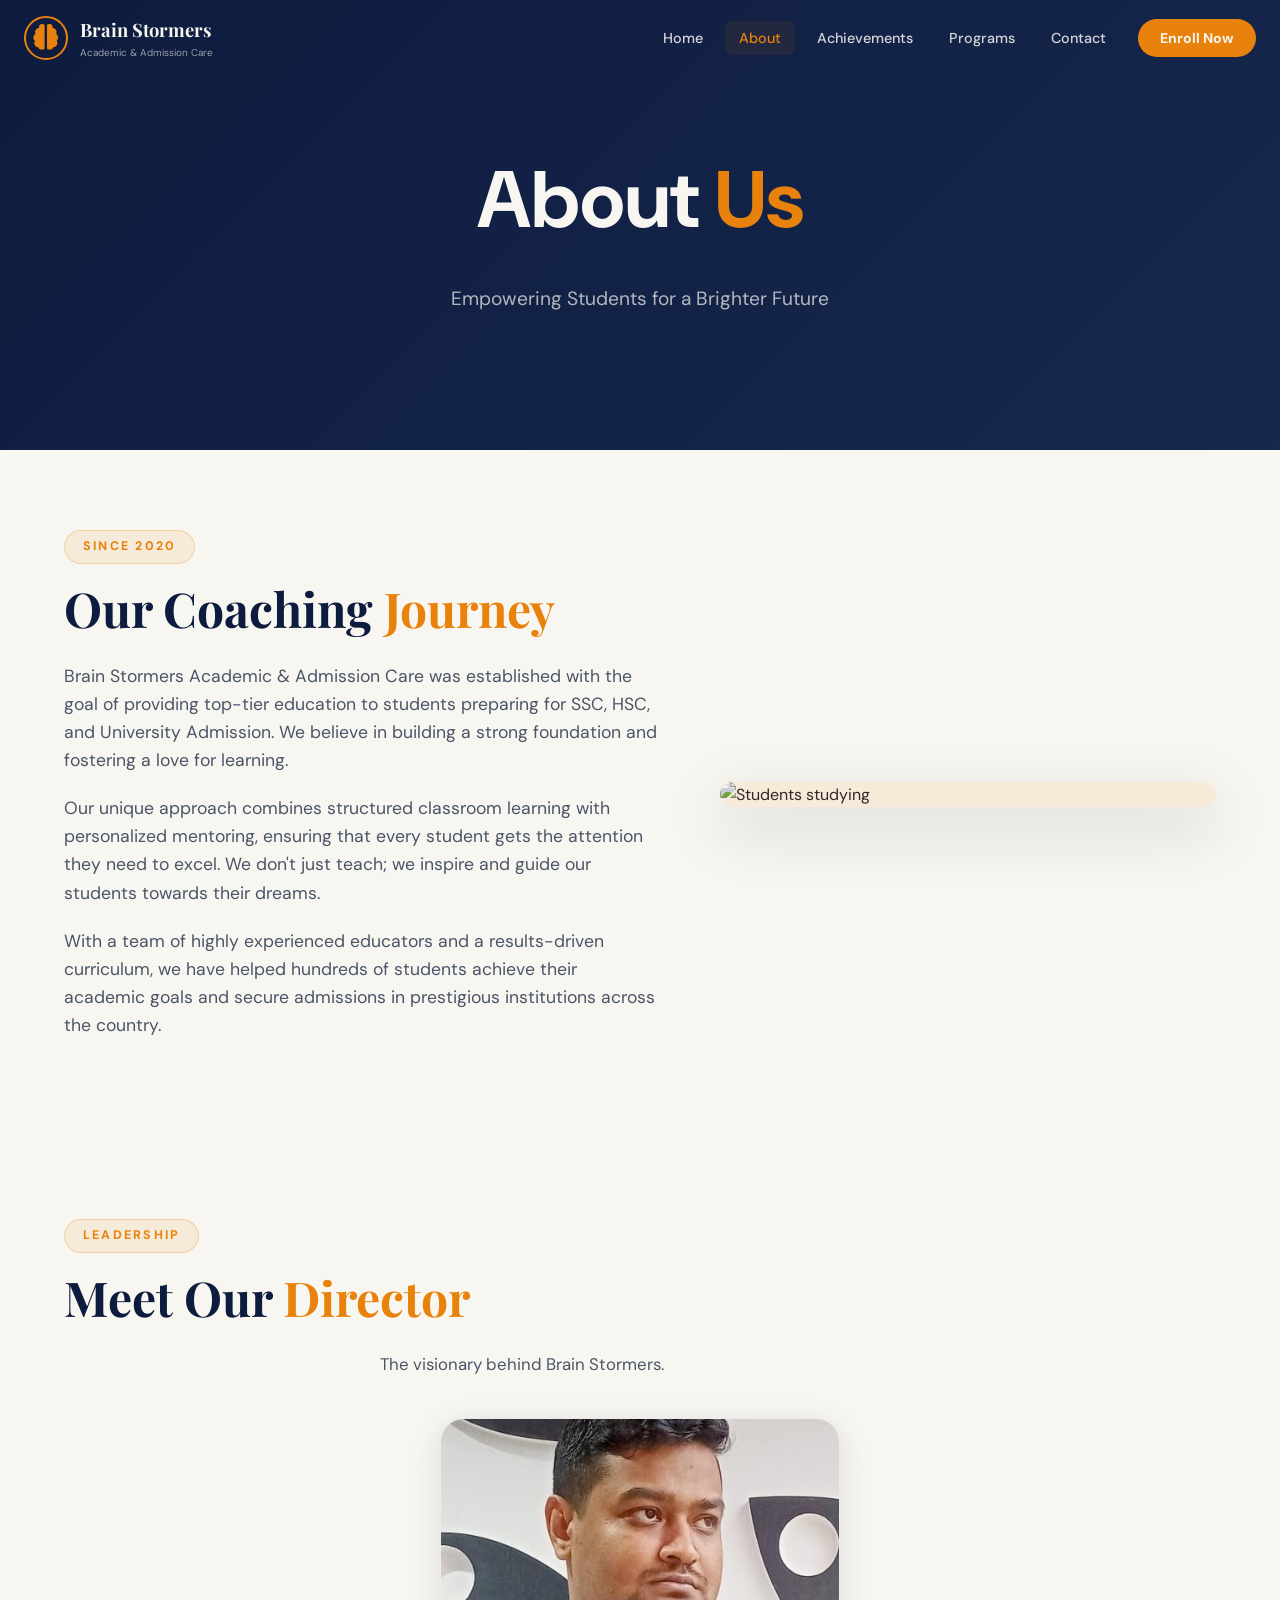
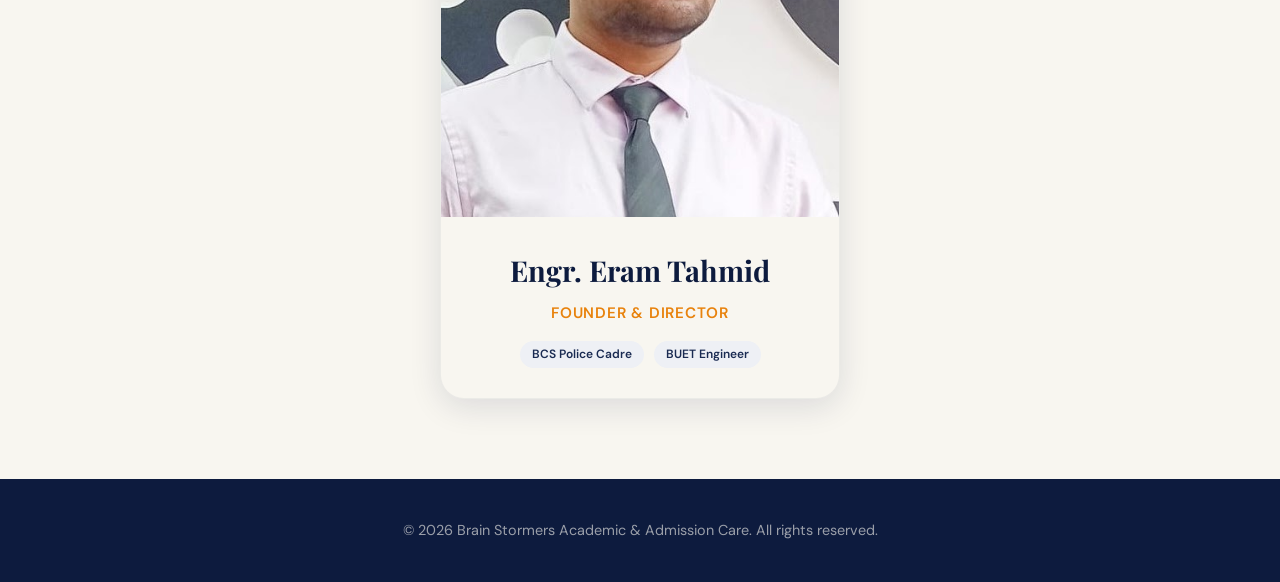
==== About/about.html @ 45c0e507 "commit" ====
<!doctype html>
<html lang="en">
  <head>
    <meta charset="UTF-8" />
    <meta name="viewport" content="width=device-width, initial-scale=1.0" />
    <title>About Us | Brain Stormers Academic & Admission Care</title>
    <link rel="stylesheet" href="about.css" />
    <link
      href="https://fonts.googleapis.com/css2?family=Playfair+Display:ital,wght@0,400;0,600;0,700;0,900;1,400&family=DM+Sans:wght@300;400;500;600;700&display=swap"
      rel="stylesheet"
    />
    <link
      rel="stylesheet"
      href="https://cdnjs.cloudflare.com/ajax/libs/font-awesome/6.5.0/css/all.min.css"
    />
    <link
      rel="shortcut icon"
      href="/Library/Favicon/favicon.png"
      type="image/x-icon"
    />
  </head>

  <body>
    <!-- ===== NAVBAR ===== -->
    <nav class="navbar" id="navbar">
      <div class="nav-container">
        <a href="/index.html" class="nav-logo">
          <div class="logo-icon">
            <svg
              viewBox="0 0 44 44"
              fill="none"
              xmlns="http://www.w3.org/2000/svg"
            >
              <circle
                cx="22"
                cy="22"
                r="21"
                stroke="#E8820C"
                stroke-width="2"
              />
              <g transform="translate(9,8) scale(0.05)">
                <path
                  d="M120 56c0-30.9 25.1-56 56-56l24 0c17.7 0 32 14.3 32 32l0 448c0 17.7-14.3 32-32 32l-32 0c-29.8 0-54.9-20.4-62-48-.7 0-1.3 0-2 0-44.2 0-80-35.8-80-80 0-18 6-34.6 16-48-19.4-14.6-32-37.8-32-64 0-30.9 17.6-57.8 43.2-71.1-7.1-12-11.2-26-11.2-40.9 0-44.2 35.8-80 80-80l0-24zm272 0l0 24c44.2 0 80 35.8 80 80 0 15-4.1 29-11.2 40.9 25.7 13.3 43.2 40.1 43.2 71.1 0 26.2-12.6 49.4-32 64 10 13.4 16 30 16 48 0 44.2-35.8 80-80 80-.7 0-1.3 0-2 0-7.1 27.6-32.2 48-62 48l-32 0c-17.7 0-32-14.3-32-32l0-448c0-17.7 14.3-32 32-32l24 0c30.9 0 56 25.1 56 56z"
                  fill="#E8820C"
                />
              </g>
            </svg>
          </div>
          <div class="logo-text">
            <span class="logo-main">Brain Stormers</span>
            <span class="logo-sub">Academic &amp; Admission Care</span>
          </div>
        </a>

        <button class="hamburger" id="hamburger" aria-label="Toggle menu">
          <span></span><span></span><span></span>
        </button>

        <ul class="nav-menu" id="navMenu">
          <li><a href="/index.html" class="nav-link">Home</a></li>
          <li><a href="/about.html" class="nav-link active">About</a></li>
          <li><a href="#" class="nav-link">Achievements</a></li>
          <li><a href="#" class="nav-link">Programs</a></li>
          <li><a href="#" class="nav-link">Contact</a></li>
          <li><a href="#" class="nav-enroll">Enroll Now</a></li>
        </ul>
      </div>
    </nav>

    <!-- ===== ABOUT HERO ===== -->
    <section class="about-hero">
      <div class="hero-bg">
        <div class="hero-overlay"></div>
      </div>
      <div class="container hero-content">
        <h1 class="hero-title" data-aos>About <span class="accent">Us</span></h1>
        <p class="hero-sub" data-aos data-delay="100">Empowering Students for a Brighter Future</p>
      </div>
    </section>

    <!-- ===== SECTION 1: ABOUT COACHING ===== -->
    <section class="about-info section-pad">
      <div class="container">
        <div class="about-info-grid">
          <div class="about-info-text" data-aos>
            <span class="section-tag">Since 2020</span>
            <h2 class="section-title">Our Coaching <span class="accent">Journey</span></h2>
            <p>
              Brain Stormers Academic & Admission Care was established with the goal of providing top-tier education to students preparing for SSC, HSC, and University Admission. We believe in building a strong foundation and fostering a love for learning.
            </p>
            <p>
              Our unique approach combines structured classroom learning with personalized mentoring, ensuring that every student gets the attention they need to excel. We don't just teach; we inspire and guide our students towards their dreams.
            </p>
            <p>
              With a team of highly experienced educators and a results-driven curriculum, we have helped hundreds of students achieve their academic goals and secure admissions in prestigious institutions across the country.
            </p>
          </div>
          <div class="about-info-image" data-aos data-delay="200">
            <div class="image-box">
              <img src="https://images.unsplash.com/photo-1523240795612-9a054b0db644?q=80&w=1000&auto=format&fit=crop" alt="Students studying" />
              <div class="image-deco"></div>
            </div>
          </div>
        </div>
      </div>
    </section>

    <!-- ===== SECTION 2: THE OWNER ===== -->
    <section class="owner-section section-pad">
      <div class="container">
        <div class="section-header" data-aos>
          <span class="section-tag">Leadership</span>
          <h2 class="section-title">Meet Our <span class="accent">Director</span></h2>
          <p class="section-desc">The visionary behind Brain Stormers.</p>
        </div>

        <div class="owner-card-wrap" data-aos>
          <div class="owner-card">
            <div class="owner-image-box">
              <img src="/Library/ownerPic/owner.jpg" alt="Owner" />
              <div class="owner-overlay">
                <button class="more-info-btn" id="moreInfoBtn" aria-label="More information">
                  <i class="fas fa-arrow-right"></i>
                </button>
              </div>
            </div>
            <div class="owner-details">
              <h3>Engr. Eram Tahmid</h3>
              <p class="owner-role">Founder & Director</p>
              <div class="owner-tags">
                <span>BCS Police Cadre</span>
                <span>BUET Engineer</span>
              </div>
            </div>
          </div>
        </div>
      </div>
    </section>

    <!-- ===== POPUP MODAL ===== -->
    <div class="modal-overlay" id="modalOverlay">
      <div class="modal-card">
        <button class="modal-close" id="modalClose">&times;</button>
        <div class="modal-content">
          <div class="modal-header">
            <div class="modal-header-img">
               <img src="/Library/ownerPic/owner.jpg" alt="Owner" />
            </div>
            <div class="modal-header-text">
               <h3>Engr. Eram Tahmid</h3>
               <p>Founder & Head Educator</p>
            </div>
          </div>
          <div class="modal-body">
            <p><strong>Qualifications:</strong></p>
            <ul>
              <li><i class="fas fa-check-circle"></i> BCS Police Cadre (43 BCS)</li>
              <li><i class="fas fa-check-circle"></i> MBA (DU-IBA)</li>
              <li><i class="fas fa-check-circle"></i> B.Sc in Mechanical Engineering (BUET)</li>
            </ul>
            <p><strong>Experience:</strong></p>
            <ul>
              <li><i class="fas fa-briefcase"></i> Ex. Aerospace Engineer, Biman Bangladesh Airlines Ltd</li>
              <li><i class="fas fa-briefcase"></i> 10+ Years of Teaching Excellence</li>
            </ul>
            <p><strong>Vision:</strong></p>
            <p>
              "My mission is to empower the next generation with the knowledge and confidence to lead. At Brain Stormers, we focus on clarity, consistency, and character building."
            </p>
          </div>
          <!-- <div class="modal-footer">
            <a href="tel:+88011624175940" class="btn btn-primary">
              <i class="fas fa-phone-alt"></i> Call Now
            </a>
          </div> -->
        </div>
      </div>
    </div>

    <!-- ===== FOOTER (SIMPLIFIED) ===== -->
    <footer class="footer">
      <div class="container">
        <p>&copy; 2026 Brain Stormers Academic & Admission Care. All rights reserved.</p>
      </div>
    </footer>

    <script src="about.js"></script>
  </body>
</html>
---- About/about.css ----
/* ===== CSS VARIABLES (Matched with main site) ===== */
:root {
  --navy: #0d1b3e;
  --navy-mid: #1a2b52;
  --navy-light: #2d4a8a;
  --amber: #e8820c;
  --amber-dark: #c06808;
  --amber-light: #f09a2a;
  --white: #f8f6f0;
  --off-white: #eef0f5;
  --grey: #8892a4;
  --grey-light: #c8d0dc;
  --text: #1a1f2e;
  --text-light: #4a5568;
  --card-bg: #ffffff;
  --section-alt: #f2f4f8;
  --shadow-sm: 0 2px 12px rgba(13, 27, 62, 0.08);
  --shadow-md: 0 8px 32px rgba(13, 27, 62, 0.12);
  --shadow-lg: 0 20px 60px rgba(13, 27, 62, 0.18);
  --radius: 16px;
  --radius-sm: 8px;
  --radius-lg: 24px;
  --transition: 0.35s cubic-bezier(0.25, 0.46, 0.45, 0.94);
}

/* ===== RESET & BASE ===== */
*,
*::before,
*::after {
  box-sizing: border-box;
  margin: 0;
  padding: 0;
}

body {
  font-family: "DM Sans", sans-serif;
  color: var(--text);
  background: var(--white);
  overflow-x: hidden;
  line-height: 1.6;
}

a {
  text-decoration: none;
  color: inherit;
}

ul {
  list-style: none;
}

img {
  max-width: 100%;
  display: block;
}

.container {
  max-width: 1200px;
  margin: 0 auto;
  padding: 0 24px;
}

.section-pad {
  padding: 80px 0;
}

.section-tag {
  display: inline-block;
  font-size: 0.78rem;
  font-weight: 700;
  letter-spacing: 0.18em;
  text-transform: uppercase;
  color: var(--amber);
  background: rgba(232, 130, 12, 0.1);
  border: 1px solid rgba(232, 130, 12, 0.25);
  padding: 6px 18px;
  border-radius: 100px;
  margin-bottom: 16px;
}

.section-title {
  font-family: "Playfair Display", serif;
  font-size: clamp(2rem, 4vw, 3rem);
  font-weight: 700;
  color: var(--navy);
  line-height: 1.2;
  margin-bottom: 24px;
}

.section-desc {
  font-size: 1.05rem;
  color: var(--text-light);
  max-width: 520px;
  margin: 0 auto;
}

.accent {
  color: var(--amber);
}

.btn {
  display: inline-flex;
  align-items: center;
  gap: 10px;
  padding: 14px 30px;
  border-radius: 100px;
  font-weight: 600;
  font-size: 0.95rem;
  cursor: pointer;
  border: none;
  transition: var(--transition);
  position: relative;
  overflow: hidden;
}

.btn-primary {
  background: var(--amber);
  color: var(--white);
  box-shadow: 0 4px 20px rgba(232, 130, 12, 0.3);
}

.btn-primary:hover {
  background: var(--amber-dark);
  transform: translateY(-2px);
  box-shadow: 0 8px 28px rgba(232, 130, 12, 0.4);
}

/* ===== NAVBAR ===== */
.navbar {
  position: fixed;
  top: 0;
  left: 0;
  right: 0;
  z-index: 1000;
  background: rgba(13, 27, 62, 0);
  backdrop-filter: blur(0px);
  transition: 
    background 0.5s cubic-bezier(0.4, 0, 0.2, 1),
    backdrop-filter 0.5s cubic-bezier(0.4, 0, 0.2, 1),
    box-shadow 0.5s cubic-bezier(0.4, 0, 0.2, 1);
  height: 76px;
}

.navbar.scrolled {
  background: rgba(248, 246, 240, 0.95);
  backdrop-filter: blur(20px);
  box-shadow: 0 4px 30px rgba(13, 27, 62, 0.1);
}

.nav-container {
  max-width: 1280px;
  margin: 0 auto;
  padding: 0 24px;
  height: 100%;
  display: flex;
  align-items: center;
  justify-content: space-between;
}

.nav-logo {
  display: flex;
  align-items: center;
  gap: 12px;
  max-width: 70%;
}

.logo-icon {
  width: 44px;
  height: 44px;
}

.logo-main {
  font-family: "Playfair Display", serif;
  font-size: 1.15rem;
  font-weight: 700;
  color: var(--white);
  transition: color 0.5s ease;
}

.logo-sub {
  font-size: 0.62rem;
  color: rgba(248, 246, 240, 0.6);
  display: block;
  transition: color 0.5s ease;
}

.navbar.scrolled .logo-main {
  color: var(--navy);
}

.navbar.scrolled .logo-sub {
  color: var(--grey);
}

.nav-menu {
  display: flex;
  align-items: center;
  gap: 8px;
}

.nav-link {
  font-size: 0.9rem;
  font-weight: 500;
  color: rgba(248, 246, 240, 0.85);
  padding: 8px 14px;
  border-radius: 8px;
  transition: 
    color 0.4s ease, 
    background 0.4s ease, 
    transform 0.4s ease;
}

.nav-link:hover, .nav-link.active {
  color: var(--amber);
  background: rgba(232, 130, 12, 0.08);
}

.navbar.scrolled .nav-link {
  color: var(--text-light);
}

.navbar.scrolled .nav-link:hover, .navbar.scrolled .nav-link.active {
  color: var(--amber);
}

.nav-enroll {
  background: var(--amber);
  color: var(--white) !important;
  padding: 10px 22px;
  border-radius: 100px;
  font-weight: 700;
  font-size: 0.88rem;
  margin-left: 10px;
}

/* Hamburger */
.hamburger {
  display: none;
  flex-direction: column;
  gap: 5px;
  width: 40px;
  height: 40px;
  background: rgba(232, 130, 12, 0.1);
  border: 1px solid rgba(232, 130, 12, 0.25);
  border-radius: 8px;
  cursor: pointer;
  justify-content: center;
  align-items: center;
}

.hamburger span {
  display: block;
  width: 22px;
  height: 2px;
  background: var(--amber);
  border-radius: 2px;
  transition: var(--transition);
}

.hamburger.open span:nth-child(1) {
  transform: translateY(7px) rotate(45deg);
}

.hamburger.open span:nth-child(2) {
  opacity: 0;
  transform: scaleX(0);
}

.hamburger.open span:nth-child(3) {
  transform: translateY(-7px) rotate(-45deg);
}

/* ===== ABOUT HERO ===== */
.about-hero {
  height: 50vh;
  min-height: 400px;
  position: relative;
  display: flex;
  align-items: center;
  background: var(--navy);
  overflow: hidden;
}

.hero-overlay {
  position: absolute;
  inset: 0;
  background: linear-gradient(135deg, rgba(13, 27, 62, 0.95) 0%, rgba(26, 43, 82, 0.8) 100%);
}

.hero-content {
  position: relative;
  z-index: 2;
  text-align: center;
}

.hero-title {
  font-size: clamp(3rem, 8vw, 5rem);
  color: var(--white);
  margin-bottom: 20px;
}

.hero-sub {
  font-size: 1.2rem;
  color: rgba(248, 246, 240, 0.7);
}

/* ===== ABOUT INFO ===== */
.about-info-grid {
  display: grid;
  grid-template-columns: 1.2fr 1fr;
  gap: 60px;
  align-items: center;
}

.about-info-text p {
  font-size: 1.1rem;
  color: var(--text-light);
  margin-bottom: 20px;
}

.about-info-image .image-box {
  position: relative;
  border-radius: var(--radius-lg);
  overflow: hidden;
  box-shadow: var(--shadow-lg);
}

.image-deco {
  position: absolute;
  inset: 0;
  border: 15px solid rgba(232, 130, 12, 0.1);
  pointer-events: none;
}

/* ===== OWNER SECTION ===== */
.owner-card-wrap {
  display: flex;
  justify-content: center;
  margin-top: 40px;
}

.owner-card {
  max-width: 400px;
  background: var(--white);
  border-radius: var(--radius-lg);
  overflow: hidden;
  box-shadow: var(--shadow-md);
  transition: var(--transition);
  border: 1px solid rgba(13, 27, 62, 0.05);
}

.owner-card:hover {
  transform: translateY(-10px);
  box-shadow: var(--shadow-lg);
}

.owner-image-box {
  position: relative;
  aspect-ratio: 1/1;
  overflow: hidden;
}

.owner-image-box img {
  width: 100%;
  height: 100%;
  object-fit: cover;
  transition: transform 0.6s ease;
}

.owner-card:hover .owner-image-box img {
  transform: scale(1.05);
}

.owner-overlay {
  position: absolute;
  inset: 0;
  background: linear-gradient(to top, rgba(13, 27, 62, 0.6), transparent);
  display: flex;
  align-items: flex-end;
  justify-content: flex-end;
  padding: 20px;
  opacity: 0;
  transition: opacity 0.3s ease;
}

.owner-card:hover .owner-overlay {
  opacity: 1;
}

.more-info-btn {
  width: 50px;
  height: 50px;
  border-radius: 50%;
  background: var(--amber);
  color: var(--white);
  border: none;
  cursor: pointer;
  display: flex;
  align-items: center;
  justify-content: center;
  font-size: 1.2rem;
  transition: var(--transition);
  box-shadow: 0 4px 12px rgba(232, 130, 12, 0.4);
}

.more-info-btn:hover {
  background: var(--white);
  color: var(--amber);
  transform: translateX(5px);
}

.owner-details {
  padding: 30px;
  text-align: center;
}

.owner-details h3 {
  font-family: "Playfair Display", serif;
  font-size: 1.8rem;
  color: var(--navy);
  margin-bottom: 8px;
}

.owner-role {
  color: var(--amber);
  font-weight: 600;
  font-size: 0.95rem;
  text-transform: uppercase;
  letter-spacing: 0.05em;
  margin-bottom: 16px;
}

.owner-tags {
  display: flex;
  justify-content: center;
  gap: 10px;
  flex-wrap: wrap;
}

.owner-tags span {
  font-size: 0.75rem;
  background: var(--off-white);
  color: var(--navy-mid);
  padding: 4px 12px;
  border-radius: 100px;
  font-weight: 600;
}

/* ===== MODAL POPUP ===== */
.modal-overlay {
  position: fixed;
  inset: 0;
  background: rgba(13, 27, 62, 0.6);
  backdrop-filter: blur(10px);
  z-index: 2000;
  display: flex;
  align-items: center;
  justify-content: center;
  padding: 20px;
  opacity: 0;
  visibility: hidden;
  transition: all 0.4s cubic-bezier(0.4, 0, 0.2, 1);
}

.modal-overlay.active {
  opacity: 1;
  visibility: visible;
}

.modal-card {
  width: 100%;
  max-width: 550px;
  background: var(--white);
  border-radius: var(--radius-lg);
  overflow: hidden;
  position: relative;
  transform: scale(0.8) translateY(40px);
  transition: all 0.5s cubic-bezier(0.34, 1.56, 0.64, 1);
  box-shadow: var(--shadow-lg);
}

.modal-overlay.active .modal-card {
  transform: scale(1) translateY(0);
}

.modal-close {
  position: absolute;
  top: 20px;
  right: 20px;
  width: 40px;
  height: 40px;
  border-radius: 50%;
  background: rgba(13, 27, 62, 0.05);
  border: none;
  font-size: 1.8rem;
  cursor: pointer;
  display: flex;
  align-items: center;
  justify-content: center;
  color: var(--navy);
  z-index: 5;
  transition: var(--transition);
}

.modal-close:hover {
  background: var(--navy);
  color: var(--white);
}

.modal-content {
  padding: 0;
}

.modal-header {
  background: var(--navy);
  padding: 40px;
  color: var(--white);
  display: flex;
  align-items: center;
  gap: 24px;
}

.modal-header-img {
  width: 80px;
  height: 80px;
  border-radius: 50%;
  overflow: hidden;
  border: 3px solid var(--amber);
}

.modal-header-img img {
  width: 100px;
  height: 100px;
  border-radius: 50%;
  object-fit: cover;
  object-position: center;
  display: block;
}

.modal-header-text h3 {
  font-size: 1.5rem;
  font-family: "Playfair Display", serif;
  margin-bottom: 4px;
}

.modal-header-text p {
  color: var(--amber-light);
  font-size: 0.9rem;
  font-weight: 500;
}

.modal-body {
  padding: 40px;
}

.modal-body p {
  margin-bottom: 20px;
  color: var(--text-light);
}

.modal-body ul {
  margin-bottom: 24px;
}

.modal-body li {
  margin-bottom: 12px;
  display: flex;
  align-items: center;
  gap: 12px;
  color: var(--text);
  font-weight: 500;
}

.modal-body li i {
  color: var(--amber);
}

.modal-footer {
  padding: 0 40px 40px;
  text-align: center;
}

/* ===== FOOTER ===== */
.footer {
  padding: 40px 0;
  background: var(--navy);
  color: rgba(248, 246, 240, 0.6);
  text-align: center;
  font-size: 0.9rem;
}

/* ===== ANIMATIONS ===== */
[data-aos] {
  opacity: 0;
  transform: translateY(30px);
  transition: all 0.7s ease;
}

[data-aos].aos-visible {
  opacity: 1;
  transform: translateY(0);
}

[data-delay="100"] { transition-delay: 0.1s; }
[data-delay="200"] { transition-delay: 0.2s; }

/* ===== RESPONSIVENESS ===== */
@media (max-width: 992px) {
  .about-info-grid {
    grid-template-columns: 1fr;
    gap: 40px;
  }
  .about-info-image {
    order: -1;
  }
}

@media (max-width: 768px) {
  .nav-menu {
    display: none; /* Mobile menu logic in JS */
  }
  
  .hamburger {
    display: flex;
  }
  
  .section-pad {
    padding: 60px 0;
  }
  
  .hero-title {
    font-size: 3rem;
  }
  
  .modal-header {
    padding: 30px;
    flex-direction: column;
    text-align: center;
  }
  
  .modal-body {
    padding: 30px;
  }

  /* Mobile menu active state (controlled by JS) */
  .nav-menu.open {
    display: flex;
    flex-direction: column;
    position: fixed;
    top: 76px;
    left: 0;
    width: 100%;
    height: calc(100vh - 76px);
    background: rgba(13, 27, 62, 0.98);
    backdrop-filter: blur(15px);
    padding: 40px 20px;
    gap: 20px;
    z-index: 999;
    overflow-y: auto;
    animation: slideDown 0.4s cubic-bezier(0.16, 1, 0.3, 1);
  }

  @keyframes slideDown {
    from { transform: translateY(-10px); opacity: 0; }
    to { transform: translateY(0); opacity: 1; }
  }
  
  .nav-menu.open .nav-link {
    color: var(--white);
    width: 100%;
    text-align: center;
    font-size: 1.1rem;
    padding: 12px;
  }

  .nav-menu.open .nav-enroll {
    margin: 10px 0 0 0;
    width: 200px;
    text-align: center;
    justify-content: center;
  }
}

@media (max-width: 480px) {
  .logo-main {
    font-size: 1rem;
  }
  .logo-sub {
    font-size: 0.55rem;
  }
  .nav-container {
    padding: 0 16px;
  }
}
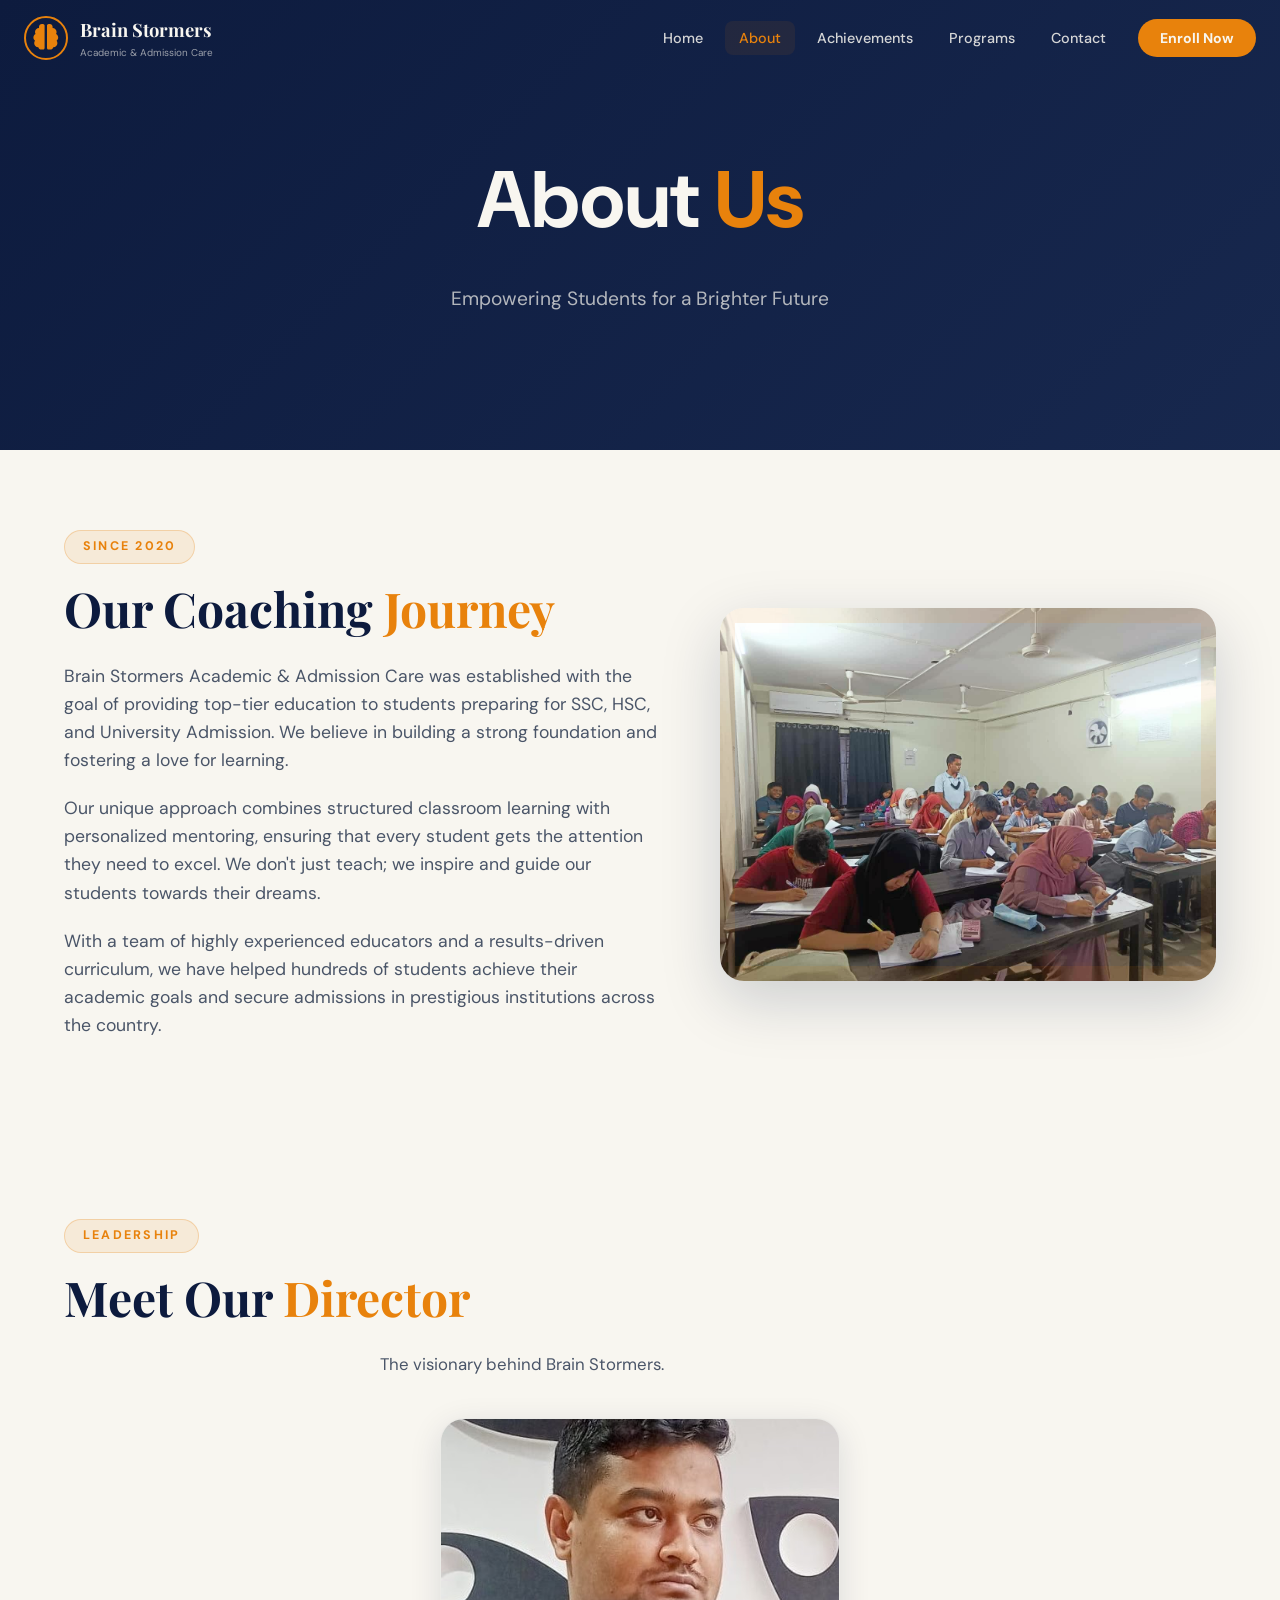
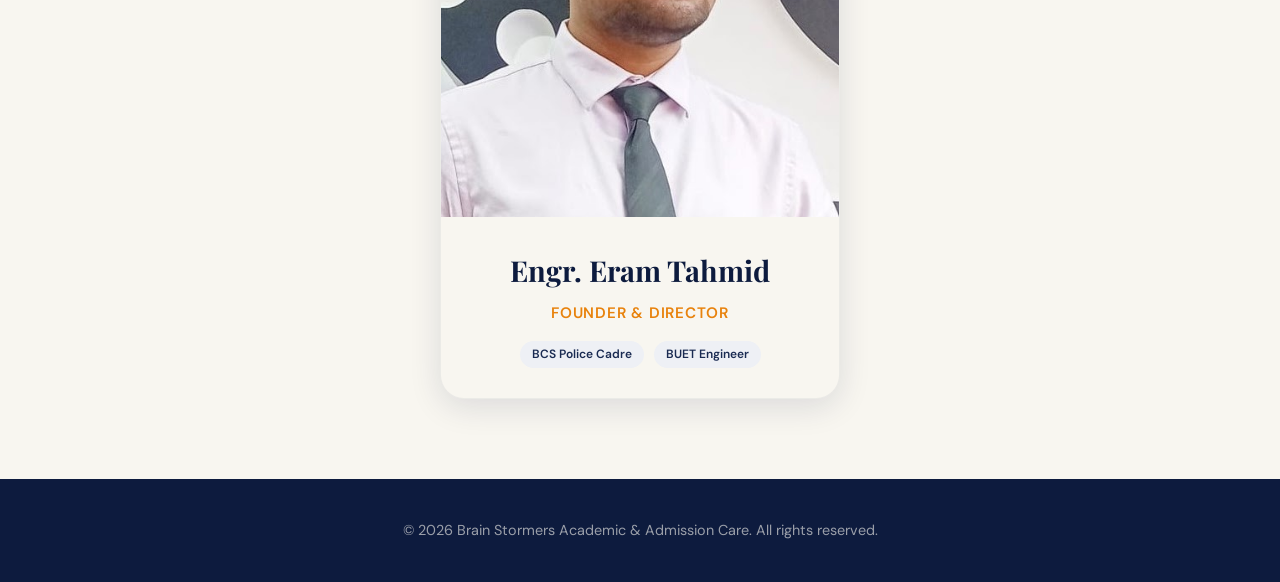
==== commit f0958792: "linked all the pages all together" ====
--- a/About/about.html
+++ b/About/about.html
@@ -15,7 +15,7 @@
     />
     <link
       rel="shortcut icon"
-      href="/Library/Favicon/favicon.png"
+      href="../Library/Favicon/favicon.png"
       type="image/x-icon"
     />
   </head>
@@ -24,7 +24,7 @@
     <!-- ===== NAVBAR ===== -->
     <nav class="navbar" id="navbar">
       <div class="nav-container">
-        <a href="/index.html" class="nav-logo">
+        <a href="../index.html" class="nav-logo">
           <div class="logo-icon">
             <svg
               viewBox="0 0 44 44"
@@ -57,11 +57,11 @@
         </button>
 
         <ul class="nav-menu" id="navMenu">
-          <li><a href="/index.html" class="nav-link">Home</a></li>
-          <li><a href="/about.html" class="nav-link active">About</a></li>
-          <li><a href="#" class="nav-link">Achievements</a></li>
-          <li><a href="#" class="nav-link">Programs</a></li>
-          <li><a href="#" class="nav-link">Contact</a></li>
+          <li><a href="../index.html" class="nav-link">Home</a></li>
+          <li><a href="about.html" class="nav-link active">About</a></li>
+          <li><a href="../Achievement/achievement.html" class="nav-link">Achievements</a></li>
+          <li><a href="../Program/program.html" class="nav-link">Programs</a></li>
+          <li><a href="../Contact/contact.html" class="nav-link">Contact</a></li>
           <li><a href="#" class="nav-enroll">Enroll Now</a></li>
         </ul>
       </div>
@@ -97,7 +97,7 @@
           </div>
           <div class="about-info-image" data-aos data-delay="200">
             <div class="image-box">
-              <img src="https://images.unsplash.com/photo-1523240795612-9a054b0db644?q=80&w=1000&auto=format&fit=crop" alt="Students studying" />
+              <img src="../Library/coaching-album/Classroom.png" alt="Our Classroom" />
               <div class="image-deco"></div>
             </div>
           </div>
@@ -117,7 +117,7 @@
         <div class="owner-card-wrap" data-aos>
           <div class="owner-card">
             <div class="owner-image-box">
-              <img src="/Library/ownerPic/owner.jpg" alt="Owner" />
+              <img src="../Library/ownerPic/owner.jpg" alt="Owner" />
               <div class="owner-overlay">
                 <button class="more-info-btn" id="moreInfoBtn" aria-label="More information">
                   <i class="fas fa-arrow-right"></i>
@@ -144,7 +144,7 @@
         <div class="modal-content">
           <div class="modal-header">
             <div class="modal-header-img">
-               <img src="/Library/ownerPic/owner.jpg" alt="Owner" />
+               <img src="../Library/ownerPic/owner.jpg" alt="Owner" />
             </div>
             <div class="modal-header-text">
                <h3>Engr. Eram Tahmid</h3>
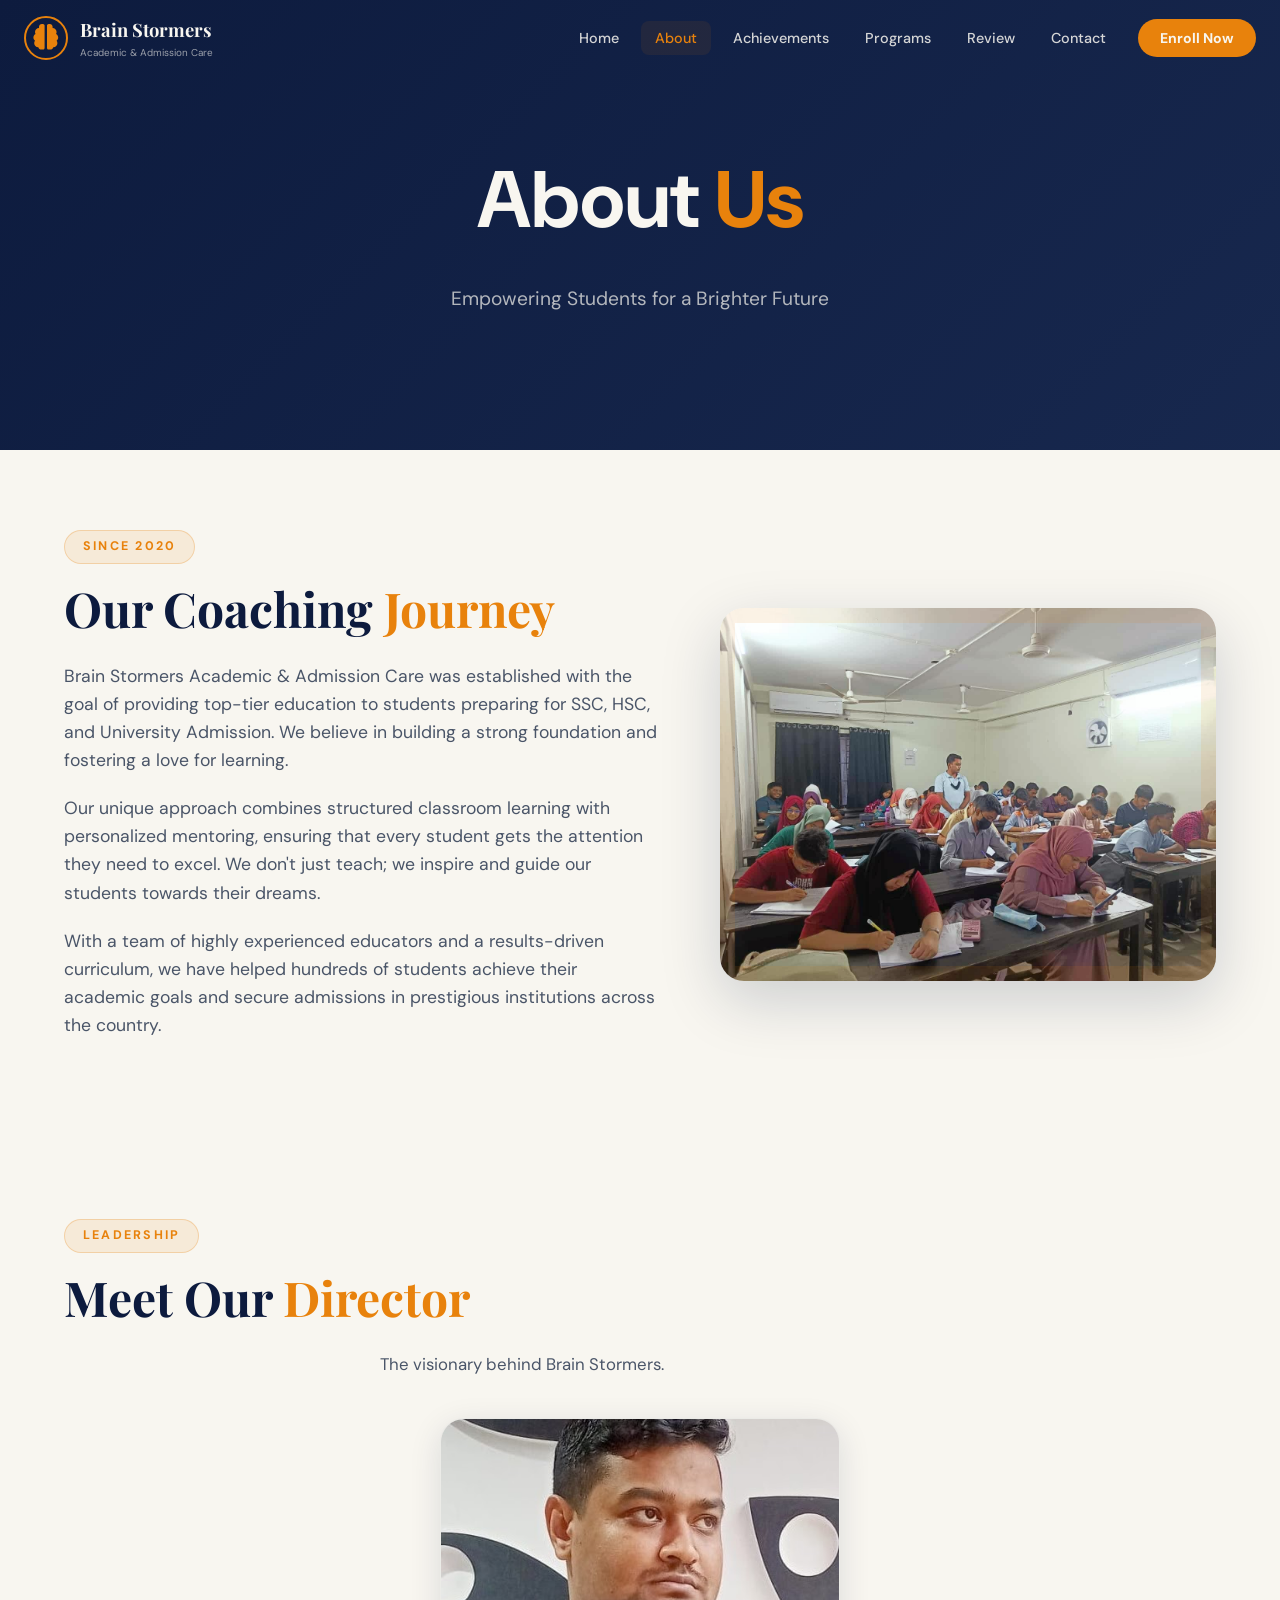
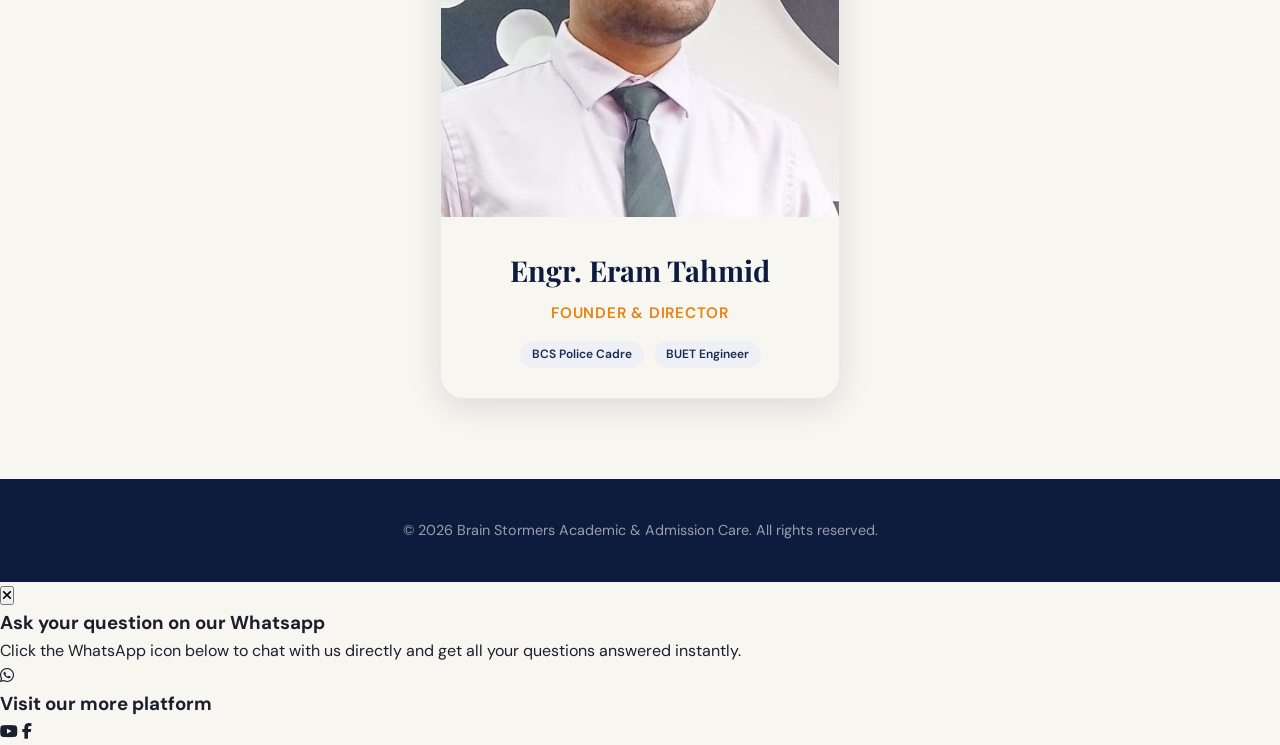
==== commit 2e96ecfe: "review page made and linked" ====
--- a/About/about.html
+++ b/About/about.html
@@ -18,6 +18,8 @@
       href="../Library/Favicon/favicon.png"
       type="image/x-icon"
     />
+    <!-- Modal CSS -->
+    <link rel="stylesheet" href="../modal.css" />
   </head>
 
   <body>
@@ -61,6 +63,7 @@
           <li><a href="about.html" class="nav-link active">About</a></li>
           <li><a href="../Achievement/achievement.html" class="nav-link">Achievements</a></li>
           <li><a href="../Program/program.html" class="nav-link">Programs</a></li>
+          <li><a href="../Review/review.html" class="nav-link">Review</a></li>
           <li><a href="../Contact/contact.html" class="nav-link">Contact</a></li>
           <li><a href="#" class="nav-enroll">Enroll Now</a></li>
         </ul>
@@ -184,6 +187,35 @@
       </div>
     </footer>
 
+    <!-- ===== ENROLL MODAL ===== -->
+    <div class="enroll-modal-overlay" id="enrollModal">
+      <div class="enroll-modal">
+        <button class="em-close" id="emClose" aria-label="Close modal"><i class="fas fa-times"></i></button>
+        <div class="em-content">
+          <div class="em-section">
+            <h3 class="em-heading">Ask your question on our Whatsapp</h3>
+            <p class="em-desc">Click the WhatsApp icon below to chat with us directly and get all your questions answered instantly.</p>
+            <a href="https://wa.me/8801602942795" target="_blank" class="em-social-btn whatsapp">
+              <i class="fab fa-whatsapp"></i>
+            </a>
+          </div>
+          <div class="em-divider"></div>
+          <div class="em-section">
+            <h3 class="em-heading">Visit our more platform</h3>
+            <div class="em-socials">
+              <a href="https://www.youtube.com/channel/UC617Cusr6fyNm_f1_KgOw0A" target="_blank" class="em-social-btn youtube">
+                <i class="fab fa-youtube"></i>
+              </a>
+              <a href="https://www.facebook.com/brainstormersbd" target="_blank" class="em-social-btn facebook">
+                <i class="fab fa-facebook-f"></i>
+              </a>
+            </div>
+          </div>
+        </div>
+      </div>
+    </div>
+
     <script src="about.js"></script>
+    <script src="../modal.js"></script>
   </body>
 </html>
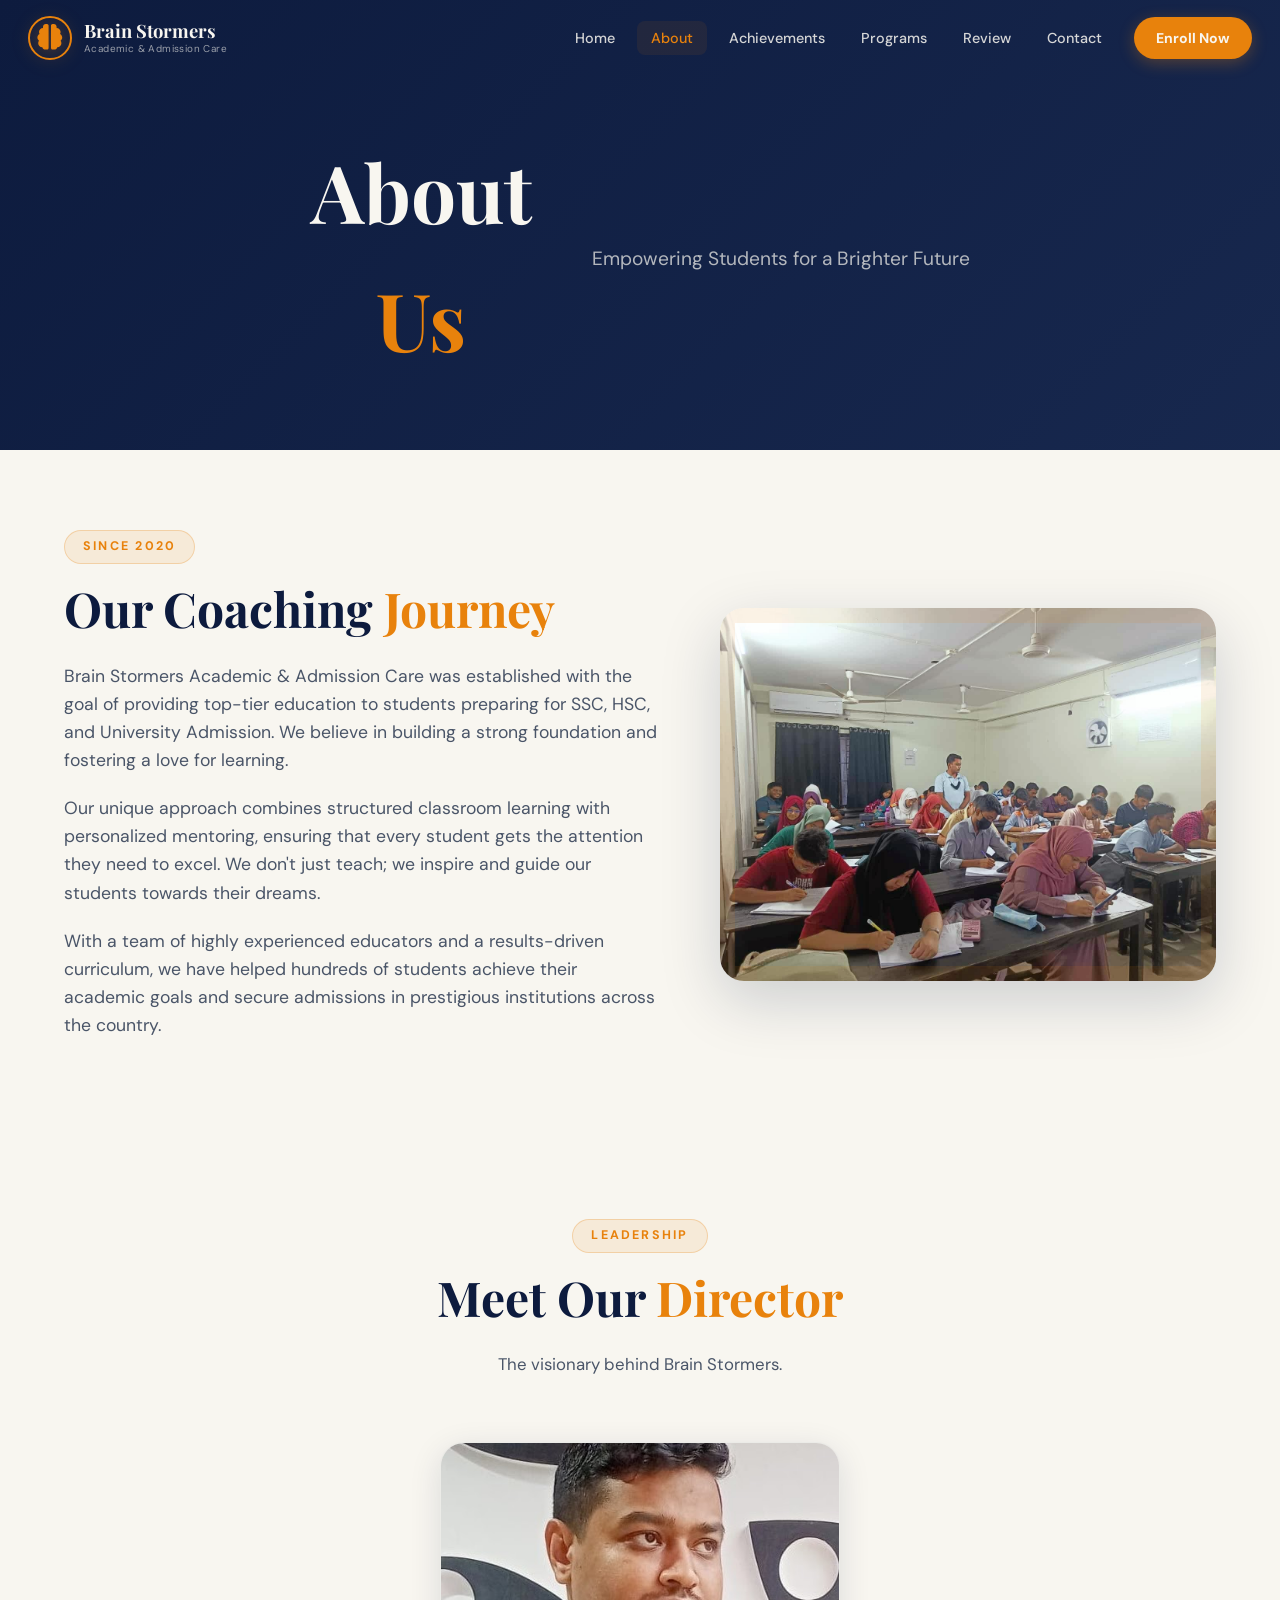
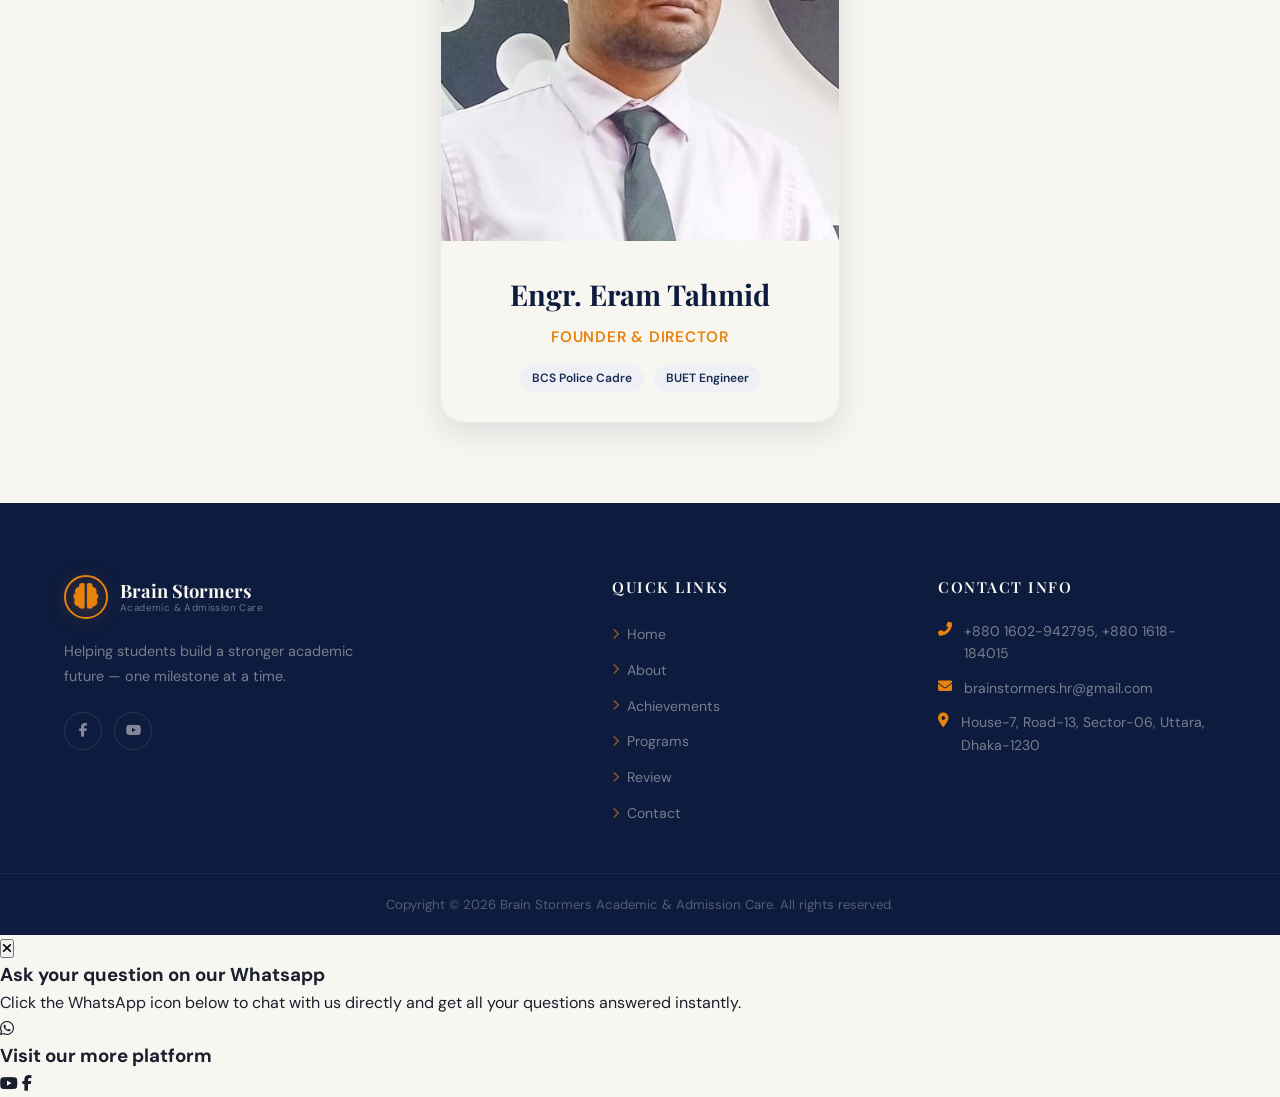
==== commit fb6e9f8b: "working on" ====
--- a/About/about.html
+++ b/About/about.html
@@ -4,6 +4,7 @@
     <meta charset="UTF-8" />
     <meta name="viewport" content="width=device-width, initial-scale=1.0" />
     <title>About Us | Brain Stormers Academic & Admission Care</title>
+    <link rel="stylesheet" href="../style.css" />
     <link rel="stylesheet" href="about.css" />
     <link
       href="https://fonts.googleapis.com/css2?family=Playfair+Display:ital,wght@0,400;0,600;0,700;0,900;1,400&family=DM+Sans:wght@300;400;500;600;700&display=swap"
@@ -180,10 +181,112 @@
       </div>
     </div>
 
-    <!-- ===== FOOTER (SIMPLIFIED) ===== -->
+    <!-- ===== FOOTER ===== -->
     <footer class="footer">
-      <div class="container">
-        <p>&copy; 2026 Brain Stormers Academic & Admission Care. All rights reserved.</p>
+      <div class="footer-main">
+        <div class="container footer-grid">
+          <div class="footer-brand">
+            <a href="../index.html" class="nav-logo footer-logo">
+              <div class="logo-icon">
+                <svg
+                  viewBox="0 0 44 44"
+                  fill="none"
+                  xmlns="http://www.w3.org/2000/svg"
+                >
+                  <circle
+                    cx="22"
+                    cy="22"
+                    r="21"
+                    stroke="#E8820C"
+                    stroke-width="2"
+                  />
+                  <g transform="translate(9,8) scale(0.05)">
+                    <path
+                      d="M120 56c0-30.9 25.1-56 56-56l24 0c17.7 0 32 14.3 32 32l0 448c0 17.7-14.3 32-32 32l-32 0c-29.8 0-54.9-20.4-62-48-.7 0-1.3 0-2 0-44.2 0-80-35.8-80-80 0-18 6-34.6 16-48-19.4-14.6-32-37.8-32-64 0-30.9 17.6-57.8 43.2-71.1-7.1-12-11.2-26-11.2-40.9 0-44.2 35.8-80 80-80l0-24zm272 0l0 24c44.2 0 80 35.8 80 80 0 15-4.1 29-11.2 40.9 25.7 13.3 43.2 40.1 43.2 71.1 0 26.2-12.6 49.4-32 64 10 13.4 16 30 16 48 0 44.2-35.8 80-80 80-.7 0-1.3 0-2 0-7.1 27.6-32.2 48-62 48l-32 0c-17.7 0-32-14.3-32-32l0-448c0-17.7 14.3-32 32-32l24 0c30.9 0 56 25.1 56 56z"
+                      fill="#E8820C"
+                    />
+                  </g>
+                </svg>
+              </div>
+              <div class="logo-text">
+                <span class="logo-main">Brain Stormers</span>
+                <span class="logo-sub">Academic &amp; Admission Care</span>
+              </div>
+            </a>
+            <p class="footer-tagline">
+              Helping students build a stronger academic future — one milestone
+              at a time.
+            </p>
+            <div class="footer-socials">
+              <a
+                href="https://www.facebook.com/brainstormersbd"
+                target="_blank"
+                aria-label="Facebook"
+                ><i class="fab fa-facebook-f"></i
+              ></a>
+              <a
+                href="https://www.youtube.com/channel/UC617Cusr6fyNm_f1_KgOw0A"
+                target="_blank"
+                aria-label="YouTube"
+                ><i class="fab fa-youtube"></i
+              ></a>
+            </div>
+          </div>
+          <div class="footer-col">
+            <h4>Quick Links</h4>
+            <ul>
+              <li>
+                <a href="../index.html"><i class="fas fa-chevron-right"></i> Home</a>
+              </li>
+              <li>
+                <a href="about.html"><i class="fas fa-chevron-right"></i> About</a>
+              </li>
+              <li>
+                <a href="../Achievement/achievement.html"
+                  ><i class="fas fa-chevron-right"></i> Achievements</a
+                >
+              </li>
+              <li>
+                <a href="../Program/program.html"
+                  ><i class="fas fa-chevron-right"></i> Programs</a
+                >
+              </li>
+              <li>
+                <a href="../Review/review.html"
+                  ><i class="fas fa-chevron-right"></i> Review</a
+                >
+              </li>
+              <li>
+                <a href="../Contact/contact.html"
+                  ><i class="fas fa-chevron-right"></i> Contact</a
+                >
+              </li>
+            </ul>
+          </div>
+          <div class="footer-col">
+            <h4>Contact Info</h4>
+            <div class="fci">
+              <i class="fas fa-phone-alt"></i
+              ><span>+880 1602-942795, +880 1618-184015</span>
+            </div>
+            <div class="fci">
+              <i class="fas fa-envelope"></i
+              ><span>brainstormers.hr@gmail.com</span>
+            </div>
+            <div class="fci">
+              <i class="fas fa-map-marker-alt"></i
+              ><span>House-7, Road-13, Sector-06, Uttara, Dhaka-1230</span>
+            </div>
+          </div>
+        </div>
+      </div>
+      <div class="footer-bottom">
+        <div class="container">
+          <p>
+            Copyright &copy; 2026 Brain Stormers Academic &amp; Admission Care.
+            All rights reserved.
+          </p>
+        </div>
       </div>
     </footer>
 
--- a/style.css
+++ b/style.css
@@ -0,0 +1,2355 @@
+/* ============================================================
+   BRAIN STORMERS — PREMIUM MATTE ACADEMIC DESIGN
+   style.css
+   ============================================================ */
+
+/* ===== CSS VARIABLES ===== */
+:root {
+  --navy: #0d1b3e;
+  --navy-mid: #1a2b52;
+  --navy-light: #2d4a8a;
+  --amber: #e8820c;
+  --amber-dark: #c06808;
+  --amber-light: #f09a2a;
+  --white: #f8f6f0;
+  --off-white: #eef0f5;
+  --grey: #8892a4;
+  --grey-light: #c8d0dc;
+  --text: #1a1f2e;
+  --text-light: #4a5568;
+  --card-bg: #ffffff;
+  --section-alt: #f2f4f8;
+  --shadow-sm: 0 2px 12px rgba(13, 27, 62, 0.08);
+  --shadow-md: 0 8px 32px rgba(13, 27, 62, 0.12);
+  --shadow-lg: 0 20px 60px rgba(13, 27, 62, 0.18);
+  --radius: 16px;
+  --radius-sm: 8px;
+  --radius-lg: 24px;
+  --transition: 0.35s cubic-bezier(0.25, 0.46, 0.45, 0.94);
+}
+
+/* ===== RESET & BASE ===== */
+*,
+*::before,
+*::after {
+  box-sizing: border-box;
+  margin: 0;
+  padding: 0;
+}
+
+::selection {
+  color: #fff;
+  background-color: var(--amber-light);
+}
+
+html {
+  scroll-behavior: smooth;
+  font-size: 16px;
+}
+
+body {
+  font-family: "DM Sans", sans-serif;
+  color: var(--text);
+  background: var(--white);
+  overflow-x: hidden;
+  line-height: 1.6;
+}
+
+a {
+  text-decoration: none;
+  color: inherit;
+}
+
+ul {
+  list-style: none;
+}
+
+img {
+  max-width: 100%;
+  display: block;
+}
+
+/* ===== SCROLLBAR ===== */
+::-webkit-scrollbar {
+  width: 6px;
+}
+
+::-webkit-scrollbar-track {
+  background: var(--navy);
+}
+
+::-webkit-scrollbar-thumb {
+  background: var(--amber);
+  border-radius: 3px;
+}
+
+/* ===== CONTAINER ===== */
+.container {
+  max-width: 1200px;
+  margin: 0 auto;
+  padding: 0 24px;
+}
+
+.section-pad {
+  padding: 100px 0;
+}
+
+/* ===== SECTION HEADERS ===== */
+.section-header {
+  text-align: center;
+  margin-bottom: 64px;
+}
+
+.section-tag {
+  display: inline-block;
+  font-size: 0.78rem;
+  font-weight: 700;
+  letter-spacing: 0.18em;
+  text-transform: uppercase;
+  color: var(--amber);
+  background: rgba(232, 130, 12, 0.1);
+  border: 1px solid rgba(232, 130, 12, 0.25);
+  padding: 6px 18px;
+  border-radius: 100px;
+  margin-bottom: 16px;
+}
+
+.light-tag {
+  color: var(--amber-light);
+  background: rgba(232, 130, 12, 0.12);
+  border-color: rgba(232, 130, 12, 0.3);
+}
+
+.section-title {
+  font-family: "Playfair Display", serif;
+  font-size: clamp(2rem, 4vw, 3rem);
+  font-weight: 700;
+  color: var(--navy);
+  line-height: 1.2;
+  margin-bottom: 16px;
+}
+
+.section-desc {
+  font-size: 1.05rem;
+  color: var(--text-light);
+  max-width: 520px;
+  margin: 0 auto;
+}
+
+.accent {
+  color: var(--amber);
+}
+
+/* ===== BUTTONS ===== */
+.btn {
+  display: inline-flex;
+  align-items: center;
+  gap: 10px;
+  padding: 14px 30px;
+  border-radius: 100px;
+  font-family: "DM Sans", sans-serif;
+  font-weight: 600;
+  font-size: 0.95rem;
+  cursor: pointer;
+  border: none;
+  transition: var(--transition);
+  position: relative;
+  overflow: hidden;
+}
+
+.btn::before {
+  content: "";
+  position: absolute;
+  inset: 0;
+  background: rgba(255, 255, 255, 0.15);
+  transform: translateX(-100%);
+  transition: transform 0.4s ease;
+}
+
+.btn:hover::before {
+  transform: translateX(0);
+}
+
+.btn i {
+  font-size: 0.85rem;
+  transition: transform 0.3s ease;
+}
+
+.btn:hover i {
+  transform: translateX(4px);
+}
+
+.btn-primary {
+  background: var(--amber);
+  color: var(--white);
+  box-shadow: 0 4px 20px rgba(232, 130, 12, 0.3);
+}
+
+.btn-primary:hover {
+  background: var(--amber-dark);
+  transform: translateY(-2px);
+  box-shadow: 0 8px 28px rgba(232, 130, 12, 0.4);
+}
+
+.btn-glass {
+  background: rgba(248, 246, 240, 0.12);
+  color: var(--white);
+  border: 1px solid rgba(248, 246, 240, 0.25);
+  backdrop-filter: blur(12px);
+}
+
+.btn-glass:hover {
+  background: rgba(248, 246, 240, 0.22);
+  transform: translateY(-2px);
+}
+
+.btn-outline-wt {
+  background: transparent;
+  color: var(--white);
+  border: 1.5px solid rgba(248, 246, 240, 0.5);
+}
+
+.btn-outline-wt:hover {
+  background: rgba(248, 246, 240, 0.1);
+  border-color: var(--white);
+  transform: translateY(-2px);
+}
+
+/* ===== AOS ANIMATIONS ===== */
+[data-aos] {
+  opacity: 0;
+  transform: translateY(30px);
+  transition:
+    opacity 0.7s ease,
+    transform 0.7s ease;
+}
+
+[data-aos].aos-visible {
+  opacity: 1;
+  transform: translateY(0);
+}
+
+[data-delay="100"],
+[data-aos][data-delay="100"] {
+  transition-delay: 0.1s;
+}
+
+[data-delay="150"],
+[data-aos][data-delay="150"] {
+  transition-delay: 0.15s;
+}
+
+[data-delay="200"],
+[data-aos][data-delay="200"] {
+  transition-delay: 0.2s;
+}
+
+[data-delay="300"],
+[data-aos][data-delay="300"] {
+  transition-delay: 0.3s;
+}
+
+[data-delay="400"],
+[data-aos][data-delay="400"] {
+  transition-delay: 0.4s;
+}
+
+[data-delay="450"],
+[data-aos][data-delay="450"] {
+  transition-delay: 0.45s;
+}
+
+[data-delay="500"],
+[data-aos][data-delay="500"] {
+  transition-delay: 0.5s;
+}
+
+/* ===== NAVBAR ===== */
+.navbar {
+  position: fixed;
+  top: 0;
+  left: 0;
+  right: 0;
+  z-index: 1000;
+  background: rgba(13, 27, 62, 0);
+  backdrop-filter: blur(0px);
+  transition:
+    background 0.4s ease,
+    backdrop-filter 0.4s ease,
+    box-shadow 0.4s ease;
+  padding: 0;
+}
+
+.navbar.scrolled {
+  background: rgba(248, 246, 240, 0.97);
+  backdrop-filter: blur(20px);
+  box-shadow: 0 2px 30px rgba(13, 27, 62, 0.12);
+}
+
+.nav-container {
+  max-width: 1280px;
+  margin: 0 auto;
+  padding: 0 28px;
+  height: 76px;
+  display: flex;
+  align-items: center;
+  justify-content: space-between;
+  gap: 20px;
+}
+
+.nav-logo {
+  display: flex;
+  align-items: center;
+  gap: 12px;
+  flex-shrink: 0;
+}
+
+.logo-icon {
+  width: 44px;
+  height: 44px;
+  flex-shrink: 0;
+  filter: drop-shadow(0 2px 8px rgba(232, 130, 12, 0.3));
+  transition: filter 0.3s ease;
+}
+
+.nav-logo:hover .logo-icon {
+  filter: drop-shadow(0 4px 16px rgba(232, 130, 12, 0.5));
+}
+
+.logo-text {
+  display: flex;
+  flex-direction: column;
+}
+
+.logo-main {
+  font-family: "Playfair Display", serif;
+  font-size: 1.15rem;
+  font-weight: 700;
+  color: var(--white);
+  line-height: 1;
+  transition: color 0.4s;
+  white-space: nowrap;
+}
+
+.logo-sub {
+  font-size: 0.62rem;
+  font-weight: 400;
+  color: rgba(248, 246, 240, 0.6);
+  letter-spacing: 0.04em;
+  line-height: 1;
+  margin-top: 3px;
+  transition: color 0.4s;
+  white-space: nowrap;
+}
+
+.navbar.scrolled .logo-main {
+  color: var(--navy);
+}
+
+.navbar.scrolled .logo-sub {
+  color: var(--grey);
+}
+
+.nav-menu {
+  display: flex;
+  align-items: center;
+  gap: 4px;
+}
+
+.nav-link {
+  font-size: 0.9rem;
+  font-weight: 500;
+  color: rgba(248, 246, 240, 0.85);
+  padding: 8px 14px;
+  border-radius: 8px;
+  transition:
+    color 0.3s,
+    background 0.3s;
+  white-space: nowrap;
+}
+
+.nav-link:hover,
+.nav-link.active {
+  color: var(--amber);
+  background: rgba(232, 130, 12, 0.08);
+}
+
+.navbar.scrolled .nav-link {
+  color: var(--text-light);
+}
+
+.navbar.scrolled .nav-link:hover,
+.navbar.scrolled .nav-link.active {
+  color: var(--amber);
+}
+
+.nav-enroll {
+  display: inline-flex;
+  align-items: center;
+  padding: 10px 22px;
+  background: var(--amber);
+  color: var(--white) !important;
+  font-size: 0.88rem;
+  font-weight: 700;
+  border-radius: 100px;
+  margin-left: 10px;
+  transition:
+    background 0.3s,
+    transform 0.3s,
+    box-shadow 0.3s;
+  white-space: nowrap;
+  box-shadow: 0 4px 16px rgba(232, 130, 12, 0.3);
+}
+
+.nav-enroll:hover {
+  background: var(--amber-dark);
+  transform: translateY(-2px);
+  box-shadow: 0 6px 22px rgba(232, 130, 12, 0.45);
+}
+
+/* Hamburger */
+.hamburger {
+  display: none;
+  flex-direction: column;
+  justify-content: center;
+  align-items: center;
+  gap: 5px;
+  width: 40px;
+  height: 40px;
+  background: rgba(232, 130, 12, 0.1);
+  border: 1px solid rgba(232, 130, 12, 0.25);
+  border-radius: 8px;
+  cursor: pointer;
+  flex-shrink: 0;
+}
+
+.hamburger span {
+  display: block;
+  width: 22px;
+  height: 2px;
+  background: var(--amber);
+  border-radius: 2px;
+  transition: var(--transition);
+}
+
+.hamburger.open span:nth-child(1) {
+  transform: translateY(7px) rotate(45deg);
+}
+
+.hamburger.open span:nth-child(2) {
+  opacity: 0;
+  transform: scaleX(0);
+}
+
+.hamburger.open span:nth-child(3) {
+  transform: translateY(-7px) rotate(-45deg);
+}
+
+/* ===== HERO ===== */
+.hero {
+  min-height: 100vh;
+  position: relative;
+  display: flex;
+  align-items: center;
+  overflow: hidden;
+  background: var(--navy);
+}
+
+.hero-bg {
+  position: absolute;
+  inset: 0;
+}
+
+.hero-overlay {
+  position: absolute;
+  inset: 0;
+  background:
+    radial-gradient(
+      ellipse at 70% 50%,
+      rgba(45, 74, 138, 0.5) 0%,
+      transparent 60%
+    ),
+    radial-gradient(
+      ellipse at 20% 80%,
+      rgba(232, 130, 12, 0.12) 0%,
+      transparent 50%
+    ),
+    linear-gradient(135deg, #0d1b3e 0%, #131f3c 50%, #0a1628 100%);
+}
+
+.hero-noise {
+  position: absolute;
+  inset: 0;
+  background-image: url("data:image/svg+xml,%3Csvg viewBox='0 0 256 256' xmlns='http://www.w3.org/2000/svg'%3E%3Cfilter id='n'%3E%3CfeTurbulence type='fractalNoise' baseFrequency='0.9' numOctaves='4' stitchTiles='stitch'/%3E%3C/filter%3E%3Crect width='100%25' height='100%25' filter='url(%23n)' opacity='0.04'/%3E%3C/svg%3E");
+  opacity: 0.5;
+  pointer-events: none;
+}
+
+.hero-geo {
+  position: absolute;
+  inset: 0;
+  pointer-events: none;
+}
+
+.geo-circle {
+  position: absolute;
+  border-radius: 50%;
+  border: 1px solid rgba(232, 130, 12, 0.12);
+  animation: rotateSlow 20s linear infinite;
+}
+
+.geo-1 {
+  width: 500px;
+  height: 500px;
+  right: -150px;
+  top: -100px;
+}
+
+.geo-2 {
+  width: 300px;
+  height: 300px;
+  right: 50px;
+  top: 50px;
+  border-color: rgba(232, 130, 12, 0.08);
+  animation-duration: 30s;
+  animation-direction: reverse;
+}
+
+.geo-3 {
+  width: 700px;
+  height: 700px;
+  right: -250px;
+  top: -200px;
+  border-color: rgba(45, 74, 138, 0.2);
+  animation-duration: 40s;
+}
+
+.geo-line {
+  position: absolute;
+  background: linear-gradient(
+    90deg,
+    transparent,
+    rgba(232, 130, 12, 0.15),
+    transparent
+  );
+  height: 1px;
+  animation: lineFade 4s ease-in-out infinite;
+}
+
+.geo-l1 {
+  width: 400px;
+  top: 30%;
+  left: -100px;
+  animation-delay: 0s;
+}
+
+.geo-l2 {
+  width: 300px;
+  top: 65%;
+  left: 5%;
+  animation-delay: 2s;
+  transform: rotate(-15deg);
+}
+
+@keyframes rotateSlow {
+  from {
+    transform: rotate(0deg);
+  }
+
+  to {
+    transform: rotate(360deg);
+  }
+}
+
+@keyframes lineFade {
+  0%,
+  100% {
+    opacity: 0;
+  }
+
+  50% {
+    opacity: 1;
+  }
+}
+
+.container.hero-content {
+  position: relative;
+  z-index: 3;
+  display: flex;
+  align-items: center;
+  justify-content: space-between;
+  gap: 60px;
+  padding-top: 80px;
+  min-height: 100vh;
+}
+
+.hero-inner {
+  flex: 1;
+  max-width: 620px;
+}
+
+.hero-badge {
+  display: inline-flex;
+  align-items: center;
+  gap: 8px;
+  background: rgba(232, 130, 12, 0.1);
+  border: 1px solid rgba(232, 130, 12, 0.25);
+  color: var(--amber-light);
+  font-size: 0.82rem;
+  font-weight: 600;
+  letter-spacing: 0.08em;
+  padding: 8px 18px;
+  border-radius: 100px;
+  margin-bottom: 28px;
+  animation: fadeInDown 0.8s ease 0.2s both;
+}
+
+.badge-dot {
+  width: 8px;
+  height: 8px;
+  background: var(--amber);
+  border-radius: 50%;
+  animation: pulse 2s ease infinite;
+}
+
+@keyframes pulse {
+  0%,
+  100% {
+    opacity: 1;
+    transform: scale(1);
+  }
+
+  50% {
+    opacity: 0.5;
+    transform: scale(0.8);
+  }
+}
+
+@keyframes fadeInDown {
+  from {
+    opacity: 0;
+    transform: translateY(-20px);
+  }
+
+  to {
+    opacity: 1;
+    transform: translateY(0);
+  }
+}
+
+.hero-title {
+  font-family: "Playfair Display", serif;
+  display: flex;
+  flex-direction: column;
+  margin-bottom: 20px;
+}
+
+.ht-line {
+  font-size: clamp(3rem, 7vw, 5.5rem);
+  font-weight: 900;
+  color: var(--white);
+  line-height: 1;
+  letter-spacing: -0.02em;
+  animation: revealUp 0.9s ease 0.4s both;
+}
+
+.ht-sub {
+  font-size: clamp(1rem, 2.5vw, 1.5rem);
+  font-weight: 400;
+  font-style: italic;
+  color: var(--amber-light);
+  margin-top: 8px;
+  animation: revealUp 0.9s ease 0.6s both;
+}
+
+@keyframes revealUp {
+  from {
+    opacity: 0;
+    transform: translateY(40px);
+  }
+
+  to {
+    opacity: 1;
+    transform: translateY(0);
+  }
+}
+
+.hero-sub {
+  font-size: 1.05rem;
+  color: rgba(248, 246, 240, 0.75);
+  margin-bottom: 12px;
+  animation: revealUp 0.9s ease 0.8s both;
+}
+
+.hero-desc {
+  font-size: 0.95rem;
+  color: rgba(248, 246, 240, 0.55);
+  margin-bottom: 36px;
+  max-width: 480px;
+  animation: revealUp 0.9s ease 1s both;
+}
+
+.hero-btns {
+  display: flex;
+  gap: 16px;
+  flex-wrap: wrap;
+  animation: revealUp 0.9s ease 1.2s both;
+}
+
+/* Hero Float Card */
+.hero-card-float {
+  background: rgba(248, 246, 240, 0.06);
+  border: 1px solid rgba(248, 246, 240, 0.12);
+  backdrop-filter: blur(20px);
+  border-radius: var(--radius-lg);
+  padding: 32px;
+  min-width: 280px;
+  animation: revealUp 0.9s ease 1s both;
+  flex-shrink: 0;
+}
+
+.hcf-inner {
+  display: flex;
+  align-items: center;
+  gap: 24px;
+  margin-bottom: 20px;
+}
+
+.hcf-stat {
+  text-align: center;
+  flex: 1;
+}
+
+.hcf-stat strong {
+  display: block;
+  font-family: "Playfair Display", serif;
+  font-size: 2.2rem;
+  font-weight: 700;
+  color: var(--amber);
+  line-height: 1;
+}
+
+.hcf-stat span {
+  font-size: 0.78rem;
+  color: rgba(248, 246, 240, 0.55);
+  text-transform: uppercase;
+  letter-spacing: 0.08em;
+}
+
+.hcf-divider {
+  width: 1px;
+  height: 48px;
+  background: rgba(248, 246, 240, 0.15);
+}
+
+.hcf-label {
+  display: flex;
+  align-items: center;
+  gap: 8px;
+  font-size: 0.8rem;
+  color: rgba(248, 246, 240, 0.5);
+  border-top: 1px solid rgba(248, 246, 240, 0.1);
+  padding-top: 16px;
+}
+
+.hcf-label i {
+  color: var(--amber);
+}
+
+/* Scroll Down */
+.scroll-down {
+  position: absolute;
+  bottom: 32px;
+  left: 50%;
+  transform: translateX(-50%);
+  display: flex;
+  flex-direction: column;
+  align-items: center;
+  gap: 8px;
+  cursor: pointer;
+  z-index: 5;
+  animation: fadeInDown 1s ease 2s both;
+}
+
+.sd-circle {
+  width: 42px;
+  height: 42px;
+  border: 1.5px solid rgba(232, 130, 12, 0.4);
+  border-radius: 50%;
+  display: flex;
+  align-items: center;
+  justify-content: center;
+  color: var(--amber);
+  font-size: 0.85rem;
+  animation: bounce 2s ease infinite;
+}
+
+.scroll-down span {
+  font-size: 0.72rem;
+  color: rgba(248, 246, 240, 0.4);
+  letter-spacing: 0.1em;
+  text-transform: uppercase;
+}
+
+@keyframes bounce {
+  0%,
+  100% {
+    transform: translateY(0);
+  }
+
+  50% {
+    transform: translateY(6px);
+  }
+}
+
+/* ===== WHY CHOOSE US ===== */
+.why-us {
+  background: var(--section-alt);
+}
+
+.why-grid {
+  display: grid;
+  grid-template-columns: repeat(3, 1fr);
+  gap: 24px;
+}
+
+.why-card {
+  background: var(--card-bg);
+  border-radius: var(--radius);
+  padding: 36px 28px;
+  border: 1px solid rgba(13, 27, 62, 0.06);
+  box-shadow: var(--shadow-sm);
+  transition:
+    transform 0.35s ease,
+    box-shadow 0.35s ease,
+    border-color 0.35s ease;
+  position: relative;
+  overflow: hidden;
+}
+
+.why-card::before {
+  content: "";
+  position: absolute;
+  top: 0;
+  left: 0;
+  right: 0;
+  height: 3px;
+  background: linear-gradient(90deg, var(--amber), var(--amber-light));
+  transform: scaleX(0);
+  transform-origin: left;
+  transition: transform 0.4s ease;
+}
+
+.why-card:hover::before {
+  transform: scaleX(1);
+}
+
+.why-card:hover {
+  transform: translateY(-6px);
+  box-shadow: var(--shadow-lg);
+  border-color: rgba(232, 130, 12, 0.15);
+}
+
+.wc-icon-wrap {
+  position: relative;
+  width: 60px;
+  height: 60px;
+  margin-bottom: 20px;
+}
+
+.wc-icon-bg {
+  position: absolute;
+  inset: 0;
+  background: rgba(232, 130, 12, 0.08);
+  border-radius: 14px;
+  transition: background 0.3s;
+}
+
+.why-card:hover .wc-icon-bg {
+  background: rgba(232, 130, 12, 0.15);
+}
+
+.wc-icon-wrap > i {
+  position: absolute;
+  inset: 0;
+  display: flex;
+  align-items: center;
+  justify-content: center;
+  font-size: 1.4rem;
+  color: var(--amber);
+  width: 100%;
+  height: 100%;
+}
+
+.why-card h3 {
+  font-family: "Playfair Display", serif;
+  font-size: 1.1rem;
+  font-weight: 600;
+  color: var(--navy);
+  margin-bottom: 10px;
+}
+
+.why-card p {
+  font-size: 0.9rem;
+  color: var(--text-light);
+  line-height: 1.7;
+}
+
+.wc-line {
+  position: absolute;
+  bottom: 0;
+  left: 0;
+  width: 100%;
+  height: 0;
+  transition: height 0.4s;
+}
+
+/* ===== ABOUT ===== */
+.about {
+  background: var(--white);
+}
+
+.about-inner {
+  display: grid;
+  grid-template-columns: 1fr 1.1fr;
+  gap: 80px;
+  align-items: center;
+}
+
+/* Founder Card */
+.about-img-col {
+  position: relative;
+}
+
+.founder-card {
+  position: relative;
+  display: inline-block;
+}
+
+.founder-img-box {
+  position: relative;
+  border-radius: var(--radius-lg);
+  overflow: hidden;
+  box-shadow: var(--shadow-lg);
+  max-width: 420px;
+}
+
+.founder-img {
+  width: 100%;
+  height: 520px;
+  object-fit: cover;
+  display: block;
+  transition: transform 0.6s ease;
+}
+
+.founder-img-box:hover .founder-img {
+  transform: scale(1.04);
+}
+
+/* Hover Overlay */
+.founder-hover-overlay {
+  position: absolute;
+  inset: 0;
+  background: linear-gradient(
+    160deg,
+    rgba(13, 27, 62, 0.92) 0%,
+    rgba(13, 27, 62, 0.98) 100%
+  );
+  display: flex;
+  align-items: center;
+  justify-content: center;
+  opacity: 0;
+  transform: translateY(20px);
+  transition:
+    opacity 0.45s ease,
+    transform 0.45s ease;
+  border-radius: var(--radius-lg);
+}
+
+.founder-img-box:hover .founder-hover-overlay {
+  opacity: 1;
+  transform: translateY(0);
+}
+
+.fho-content {
+  text-align: center;
+  padding: 32px;
+}
+
+.fho-ring {
+  width: 64px;
+  height: 64px;
+  border-radius: 50%;
+  border: 3px solid var(--amber);
+  margin: 0 auto 16px;
+  background: rgba(232, 130, 12, 0.1);
+  position: relative;
+}
+
+.fho-ring::after {
+  content: "";
+  position: absolute;
+  inset: 6px;
+  border-radius: 50%;
+  background: rgba(232, 130, 12, 0.2);
+}
+
+.fho-content h3 {
+  font-family: "Playfair Display", serif;
+  font-size: 1.4rem;
+  font-weight: 700;
+  color: var(--white);
+  margin-bottom: 6px;
+}
+
+.fho-role {
+  font-size: 0.82rem;
+  color: var(--amber-light);
+  text-transform: uppercase;
+  letter-spacing: 0.1em;
+  font-weight: 600;
+}
+
+.fho-divider {
+  width: 40px;
+  height: 2px;
+  background: var(--amber);
+  margin: 16px auto;
+  border-radius: 2px;
+}
+
+.fho-content p {
+  font-size: 0.9rem;
+  color: rgba(248, 246, 240, 0.7);
+  line-height: 1.7;
+  margin-bottom: 16px;
+}
+
+.fho-tags {
+  display: flex;
+  gap: 10px;
+  justify-content: center;
+  margin-bottom: 20px;
+}
+
+.fho-tags span {
+  display: inline-flex;
+  align-items: center;
+  gap: 6px;
+  font-size: 0.78rem;
+  font-weight: 600;
+  color: var(--amber);
+  background: rgba(232, 130, 12, 0.1);
+  border: 1px solid rgba(232, 130, 12, 0.25);
+  padding: 5px 12px;
+  border-radius: 100px;
+}
+
+.fho-socials {
+  display: flex;
+  gap: 12px;
+  justify-content: center;
+}
+
+.fho-socials a {
+  width: 36px;
+  height: 36px;
+  background: rgba(248, 246, 240, 0.08);
+  border: 1px solid rgba(248, 246, 240, 0.15);
+  border-radius: 50%;
+  display: flex;
+  align-items: center;
+  justify-content: center;
+  color: var(--white);
+  font-size: 0.85rem;
+  transition:
+    background 0.3s,
+    color 0.3s;
+}
+
+.fho-socials a:hover {
+  background: var(--amber);
+  color: var(--white);
+  border-color: var(--amber);
+}
+
+.founder-badge-tag {
+  position: absolute;
+  bottom: -16px;
+  right: -16px;
+  background: var(--amber);
+  color: var(--white);
+  font-size: 0.82rem;
+  font-weight: 700;
+  padding: 10px 18px;
+  border-radius: 100px;
+  display: flex;
+  align-items: center;
+  gap: 8px;
+  box-shadow: 0 4px 20px rgba(232, 130, 12, 0.4);
+  z-index: 2;
+}
+
+.founder-deco {
+  position: absolute;
+  top: -20px;
+  left: -20px;
+  width: 120px;
+  height: 120px;
+  border: 2px solid rgba(232, 130, 12, 0.2);
+  border-radius: var(--radius);
+  z-index: -1;
+}
+
+/* About Content */
+.about-line {
+  width: 48px;
+  height: 3px;
+  background: var(--amber);
+  border-radius: 2px;
+  margin: 20px 0 24px;
+}
+
+.about-para {
+  font-size: 0.97rem;
+  color: var(--text-light);
+  line-height: 1.8;
+  margin-bottom: 16px;
+}
+
+.about-checklist {
+  display: flex;
+  flex-direction: column;
+  gap: 12px;
+  margin: 24px 0 36px;
+}
+
+.ac-item {
+  display: flex;
+  align-items: center;
+  gap: 12px;
+  font-size: 0.92rem;
+  color: var(--text);
+  font-weight: 500;
+}
+
+.ac-item i {
+  color: var(--amber);
+  font-size: 1rem;
+  flex-shrink: 0;
+}
+
+/* ===== ACHIEVEMENTS ===== */
+.achievements {
+  position: relative;
+  background: var(--navy);
+  overflow: hidden;
+}
+
+.ach-hero-bg {
+  position: absolute;
+  inset: 0;
+  background:
+    radial-gradient(
+      ellipse at 80% 20%,
+      rgba(45, 74, 138, 0.5) 0%,
+      transparent 60%
+    ),
+    radial-gradient(
+      ellipse at 10% 80%,
+      rgba(232, 130, 12, 0.1) 0%,
+      transparent 50%
+    );
+  pointer-events: none;
+}
+
+/* Stats */
+.stats-grid {
+  display: grid;
+  grid-template-columns: repeat(4, 1fr);
+  gap: 24px;
+  margin-bottom: 72px;
+}
+
+.stat-box {
+  background: rgba(248, 246, 240, 0.04);
+  border: 1px solid rgba(248, 246, 240, 0.08);
+  border-radius: var(--radius);
+  padding: 40px 24px;
+  text-align: center;
+  transition:
+    background 0.35s,
+    border-color 0.35s,
+    transform 0.35s;
+}
+
+.stat-box:hover {
+  background: rgba(248, 246, 240, 0.08);
+  border-color: rgba(232, 130, 12, 0.3);
+  transform: translateY(-4px);
+}
+
+.stat-icon-wrap {
+  width: 56px;
+  height: 56px;
+  margin: 0 auto 16px;
+  background: rgba(232, 130, 12, 0.1);
+  border-radius: 14px;
+  display: flex;
+  align-items: center;
+  justify-content: center;
+  font-size: 1.3rem;
+  color: var(--amber);
+}
+
+.stat-num {
+  font-family: "Playfair Display", serif;
+  font-size: 3rem;
+  font-weight: 700;
+  color: var(--white);
+  line-height: 1;
+  margin-bottom: 8px;
+}
+
+.stat-lbl {
+  font-size: 0.85rem;
+  color: rgba(248, 246, 240, 0.5);
+  text-transform: uppercase;
+  letter-spacing: 0.1em;
+}
+
+/* Slider */
+.ach-slider-section {
+  padding: 0 0 80px;
+}
+
+.slider-heading {
+  font-family: "Playfair Display", serif;
+  font-size: 1.3rem;
+  font-weight: 600;
+  color: rgba(248, 246, 240, 0.4);
+  margin-bottom: 32px;
+  text-transform: uppercase;
+  letter-spacing: 0.12em;
+  font-size: 0.82rem;
+}
+
+.slider-overflow {
+  overflow: hidden;
+  position: relative;
+}
+
+.slider-overflow::before,
+.slider-overflow::after {
+  content: "";
+  position: absolute;
+  top: 0;
+  bottom: 0;
+  width: 100px;
+  z-index: 2;
+  pointer-events: none;
+}
+
+.slider-overflow::before {
+  left: 0;
+  background: linear-gradient(to right, var(--navy), transparent);
+}
+
+.slider-overflow::after {
+  right: 0;
+  background: linear-gradient(to left, var(--navy), transparent);
+}
+
+.slider-track {
+  display: flex;
+  gap: 24px;
+  width: max-content;
+  animation: slideLeft 30s linear infinite;
+  padding: 8px 0 16px;
+}
+
+.slider-track:hover {
+  animation-play-state: paused;
+}
+
+@keyframes slideLeft {
+  0% {
+    transform: translateX(0);
+  }
+
+  100% {
+    transform: translateX(-50%);
+  }
+}
+
+.ach-card {
+  background: rgba(248, 246, 240, 0.05);
+  border: 1px solid rgba(248, 246, 240, 0.08);
+  border-radius: var(--radius);
+  width: 280px;
+  flex-shrink: 0;
+  overflow: hidden;
+  transition:
+    border-color 0.3s,
+    background 0.3s,
+    transform 0.3s;
+}
+
+.ach-card:hover {
+  border-color: rgba(232, 130, 12, 0.35);
+  background: rgba(248, 246, 240, 0.08);
+  transform: translateY(-4px);
+}
+
+.ach-icon-box {
+  height: 100px;
+  display: flex;
+  align-items: center;
+  justify-content: center;
+  font-size: 2.2rem;
+  color: rgba(248, 246, 240, 0.9);
+}
+
+.ach-body {
+  padding: 20px 22px 24px;
+}
+
+.ach-yr {
+  font-size: 0.75rem;
+  color: var(--amber-light);
+  font-weight: 700;
+  letter-spacing: 0.08em;
+  text-transform: uppercase;
+}
+
+.ach-body h4 {
+  font-family: "Playfair Display", serif;
+  font-size: 1rem;
+  font-weight: 600;
+  color: var(--white);
+  margin: 6px 0 8px;
+}
+
+.ach-body p {
+  font-size: 0.85rem;
+  color: rgba(248, 246, 240, 0.5);
+  line-height: 1.6;
+}
+
+/* ===== PROGRAMS ===== */
+.programs {
+  background: var(--white);
+}
+
+.prog-grid {
+  display: grid;
+  grid-template-columns: repeat(3, 1fr);
+  gap: 28px;
+}
+
+.prog-card {
+  background: var(--section-alt);
+  border: 1px solid rgba(13, 27, 62, 0.06);
+  border-radius: var(--radius-lg);
+  padding: 40px 32px;
+  position: relative;
+  transition:
+    transform 0.35s,
+    box-shadow 0.35s,
+    border-color 0.35s;
+  overflow: hidden;
+}
+
+.prog-card::after {
+  content: "";
+  position: absolute;
+  inset: 0;
+  background: linear-gradient(135deg, var(--navy) 0%, var(--navy-mid) 100%);
+  opacity: 0;
+  transition: opacity 0.45s ease;
+  border-radius: var(--radius-lg);
+}
+
+.prog-card:hover::after {
+  opacity: 1;
+}
+
+.prog-card:hover {
+  transform: translateY(-8px);
+  box-shadow: var(--shadow-lg);
+  border-color: var(--navy-light);
+}
+
+.prog-card > * {
+  position: relative;
+  z-index: 1;
+}
+
+.prog-num {
+  font-family: "Playfair Display", serif;
+  font-size: 3.5rem;
+  font-weight: 700;
+  color: rgba(13, 27, 62, 0.06);
+  position: absolute;
+  top: 20px;
+  right: 24px;
+  line-height: 1;
+  transition: color 0.45s;
+}
+
+.prog-card:hover .prog-num {
+  color: rgba(248, 246, 240, 0.08);
+}
+
+.prog-icon-box {
+  width: 56px;
+  height: 56px;
+  background: rgba(232, 130, 12, 0.1);
+  border-radius: 14px;
+  display: flex;
+  align-items: center;
+  justify-content: center;
+  font-size: 1.4rem;
+  color: var(--amber);
+  margin-bottom: 20px;
+  transition: background 0.45s;
+}
+
+.prog-card:hover .prog-icon-box {
+  background: rgba(232, 130, 12, 0.18);
+}
+
+.prog-card h3 {
+  font-family: "Playfair Display", serif;
+  font-size: 1.2rem;
+  font-weight: 700;
+  color: var(--navy);
+  margin-bottom: 12px;
+  transition: color 0.45s;
+}
+
+.prog-card:hover h3 {
+  color: var(--white);
+}
+
+.prog-card p {
+  font-size: 0.9rem;
+  color: var(--text-light);
+  line-height: 1.7;
+  margin-bottom: 24px;
+  transition: color 0.45s;
+}
+
+.prog-card:hover p {
+  color: rgba(248, 246, 240, 0.65);
+}
+
+.prog-link {
+  display: inline-flex;
+  align-items: center;
+  gap: 8px;
+  font-size: 0.88rem;
+  font-weight: 600;
+  color: var(--amber);
+  transition:
+    gap 0.3s,
+    color 0.45s;
+}
+
+.prog-link:hover {
+  gap: 12px;
+}
+
+.prog-card:hover .prog-link {
+  color: var(--amber-light);
+}
+
+.prog-popular {
+  position: absolute;
+  top: 20px;
+  left: 24px;
+  background: var(--amber);
+  color: var(--white);
+  font-size: 0.72rem;
+  font-weight: 700;
+  letter-spacing: 0.08em;
+  text-transform: uppercase;
+  padding: 4px 12px;
+  border-radius: 100px;
+  z-index: 1;
+}
+
+/* ===== FACILITIES ===== */
+.facilities {
+  background: var(--section-alt);
+}
+
+.fac-wrap {
+  display: grid;
+  grid-template-columns: 1fr 1.2fr;
+  gap: 80px;
+  align-items: center;
+}
+
+.fac-intro {
+  font-size: 0.97rem;
+  color: var(--text-light);
+  line-height: 1.8;
+  margin: 20px 0 36px;
+}
+
+.fac-list-wrap {
+  display: grid;
+  grid-template-columns: 1fr 1fr;
+  gap: 16px;
+}
+
+.fac-item {
+  display: flex;
+  align-items: center;
+  gap: 14px;
+  background: var(--card-bg);
+  border: 1px solid rgba(13, 27, 62, 0.07);
+  border-radius: var(--radius-sm);
+  padding: 16px 18px;
+  transition:
+    border-color 0.3s,
+    transform 0.3s,
+    box-shadow 0.3s;
+}
+
+.fac-item:hover {
+  border-color: rgba(232, 130, 12, 0.3);
+  transform: translateX(4px);
+  box-shadow: var(--shadow-sm);
+}
+
+.fac-icon {
+  width: 38px;
+  height: 38px;
+  background: rgba(232, 130, 12, 0.08);
+  border-radius: 8px;
+  display: flex;
+  align-items: center;
+  justify-content: center;
+  color: var(--amber);
+  font-size: 0.95rem;
+  flex-shrink: 0;
+}
+
+.fac-item span {
+  font-size: 0.9rem;
+  font-weight: 500;
+  color: var(--text);
+}
+
+/* ===== TESTIMONIALS ===== */
+.testimonials {
+  background: var(--white);
+}
+
+.testi-grid {
+  display: grid;
+  grid-template-columns: repeat(3, 1fr);
+  gap: 28px;
+}
+
+.testi-card {
+  background: var(--section-alt);
+  border: 1px solid rgba(13, 27, 62, 0.07);
+  border-radius: var(--radius-lg);
+  padding: 36px 28px;
+  position: relative;
+  transition:
+    transform 0.35s,
+    box-shadow 0.35s;
+}
+
+.testi-card:hover {
+  transform: translateY(-6px);
+  box-shadow: var(--shadow-md);
+}
+
+.testi-featured {
+  background: var(--navy);
+  border-color: var(--navy);
+}
+
+.testi-featured p,
+.testi-featured h4 {
+  color: var(--white) !important;
+}
+
+.testi-featured span {
+  color: rgba(248, 246, 240, 0.5) !important;
+}
+
+.testi-featured .testi-quote {
+  color: rgba(232, 130, 12, 0.5) !important;
+}
+
+.testi-featured .testi-stars {
+  color: var(--amber);
+}
+
+.testi-quote {
+  font-size: 1.8rem;
+  color: rgba(232, 130, 12, 0.2);
+  margin-bottom: 16px;
+  line-height: 1;
+}
+
+.testi-card > p {
+  font-size: 0.93rem;
+  color: var(--text-light);
+  line-height: 1.75;
+  margin-bottom: 24px;
+}
+
+.testi-footer {
+  display: flex;
+  align-items: center;
+  gap: 14px;
+}
+
+.testi-av {
+  width: 44px;
+  height: 44px;
+  background: linear-gradient(135deg, var(--amber), var(--amber-dark));
+  border-radius: 50%;
+  display: flex;
+  align-items: center;
+  justify-content: center;
+  font-family: "Playfair Display", serif;
+  font-size: 1.1rem;
+  font-weight: 700;
+  color: var(--white);
+  flex-shrink: 0;
+}
+
+.testi-info {
+  flex: 1;
+}
+
+.testi-info h4 {
+  font-size: 0.92rem;
+  font-weight: 600;
+  color: var(--navy);
+  margin-bottom: 2px;
+}
+
+.testi-info span {
+  font-size: 0.78rem;
+  color: var(--grey);
+}
+
+.testi-stars {
+  color: var(--amber);
+  font-size: 0.75rem;
+}
+
+.testi-stars i + i {
+  margin-left: 1px;
+}
+
+/* ===== CTA ===== */
+.cta-section {
+  position: relative;
+  background: var(--navy);
+  padding: 100px 0;
+  overflow: hidden;
+  text-align: center;
+}
+
+.cta-bg-art {
+  position: absolute;
+  inset: 0;
+  pointer-events: none;
+}
+
+.cta-circle {
+  position: absolute;
+  border-radius: 50%;
+  border: 1px solid rgba(232, 130, 12, 0.08);
+}
+
+.c1 {
+  width: 600px;
+  height: 600px;
+  top: -200px;
+  right: -150px;
+}
+
+.c2 {
+  width: 400px;
+  height: 400px;
+  bottom: -150px;
+  left: -100px;
+}
+
+.cta-noise {
+  position: absolute;
+  inset: 0;
+  background: radial-gradient(
+    ellipse at 50% 50%,
+    rgba(45, 74, 138, 0.4) 0%,
+    transparent 70%
+  );
+}
+
+.cta-content {
+  position: relative;
+  z-index: 2;
+  max-width: 640px;
+  margin: 0 auto;
+}
+
+.cta-label {
+  display: inline-flex;
+  align-items: center;
+  gap: 8px;
+  font-size: 0.8rem;
+  font-weight: 700;
+  text-transform: uppercase;
+  letter-spacing: 0.14em;
+  color: var(--amber);
+  margin-bottom: 20px;
+}
+
+.cta-h {
+  font-family: "Playfair Display", serif;
+  font-size: clamp(2.2rem, 4vw, 3.2rem);
+  font-weight: 700;
+  color: var(--white);
+  line-height: 1.2;
+  margin-bottom: 16px;
+}
+
+.cta-acc {
+  color: var(--amber);
+}
+
+.cta-p {
+  font-size: 1rem;
+  color: rgba(248, 246, 240, 0.6);
+  margin-bottom: 40px;
+  line-height: 1.7;
+}
+
+.cta-btns {
+  display: flex;
+  gap: 16px;
+  justify-content: center;
+  flex-wrap: wrap;
+}
+
+/* ===== CONTACT ===== */
+.contact {
+  background: var(--section-alt);
+}
+
+.contact-wrap {
+  display: grid;
+  grid-template-columns: 1.2fr 1fr;
+  gap: 48px;
+  align-items: start;
+}
+
+.contact-map-box {
+  border-radius: var(--radius-lg);
+  overflow: hidden;
+  height: 380px;
+  border: 1px solid rgba(13, 27, 62, 0.1);
+}
+
+.map-ph {
+  width: 100%;
+  height: 100%;
+  background: var(--navy);
+  display: flex;
+  flex-direction: column;
+  align-items: center;
+  justify-content: center;
+  gap: 12px;
+  color: rgba(248, 246, 240, 0.5);
+}
+
+.map-ph i {
+  font-size: 2.5rem;
+  color: var(--amber);
+}
+
+.map-ph p {
+  font-size: 1rem;
+  font-weight: 600;
+  color: var(--white);
+}
+
+.map-ph span {
+  font-size: 0.82rem;
+}
+
+.contact-details {
+  display: flex;
+  flex-direction: column;
+  gap: 24px;
+}
+
+.cd-item {
+  display: flex;
+  gap: 16px;
+  align-items: flex-start;
+}
+
+.cd-icon {
+  width: 46px;
+  height: 46px;
+  background: rgba(232, 130, 12, 0.1);
+  border-radius: 12px;
+  display: flex;
+  align-items: center;
+  justify-content: center;
+  font-size: 1rem;
+  color: var(--amber);
+  flex-shrink: 0;
+}
+
+.cd-text h4 {
+  font-size: 0.85rem;
+  font-weight: 700;
+  color: var(--navy);
+  text-transform: uppercase;
+  letter-spacing: 0.08em;
+  margin-bottom: 4px;
+}
+
+.cd-text p {
+  font-size: 0.93rem;
+  color: var(--text-light);
+}
+
+/* ===== FOOTER ===== */
+.footer {
+  background: var(--navy);
+  color: var(--white);
+}
+
+.footer-main {
+  padding: 72px 0 48px;
+}
+
+.footer-grid {
+  display: grid;
+  grid-template-columns: 1.8fr 1fr 1fr;
+  gap: 48px;
+}
+
+.footer-tagline {
+  font-size: 0.9rem;
+  color: rgba(248, 246, 240, 0.45);
+  line-height: 1.7;
+  margin-top: 20px;
+  max-width: 320px;
+}
+
+.footer-socials {
+  display: flex;
+  gap: 12px;
+  margin-top: 24px;
+}
+
+.footer-socials a {
+  width: 38px;
+  height: 38px;
+  border: 1px solid rgba(248, 246, 240, 0.12);
+  border-radius: 50%;
+  display: flex;
+  align-items: center;
+  justify-content: center;
+  font-size: 0.85rem;
+  color: rgba(248, 246, 240, 0.5);
+  transition:
+    background 0.3s,
+    color 0.3s,
+    border-color 0.3s;
+}
+
+.footer-socials a:hover {
+  background: var(--amber);
+  color: var(--white);
+  border-color: var(--amber);
+}
+
+.footer-col h4 {
+  font-family: "Playfair Display", serif;
+  font-size: 0.95rem;
+  font-weight: 600;
+  color: var(--white);
+  margin-bottom: 20px;
+  text-transform: uppercase;
+  letter-spacing: 0.1em;
+}
+
+.footer-col ul {
+  display: flex;
+  flex-direction: column;
+  gap: 10px;
+}
+
+.footer-col ul a {
+  display: inline-flex;
+  align-items: center;
+  gap: 8px;
+  font-size: 0.88rem;
+  color: rgba(248, 246, 240, 0.45);
+  transition:
+    color 0.3s,
+    gap 0.3s;
+}
+
+.footer-col ul a i {
+  font-size: 0.7rem;
+  color: var(--amber);
+  opacity: 0.6;
+}
+
+.footer-col ul a:hover {
+  color: var(--amber);
+  gap: 12px;
+}
+
+.fci {
+  display: flex;
+  align-items: flex-start;
+  gap: 12px;
+  font-size: 0.88rem;
+  color: rgba(248, 246, 240, 0.45);
+  margin-bottom: 12px;
+}
+
+.fci i {
+  color: var(--amber);
+  margin-top: 2px;
+  flex-shrink: 0;
+}
+
+.footer-logo .logo-main {
+  color: var(--white);
+}
+
+.footer-logo .logo-sub {
+  color: rgba(248, 246, 240, 0.4);
+}
+
+.footer-bottom {
+  border-top: 1px solid rgba(248, 246, 240, 0.06);
+  padding: 20px 0;
+  text-align: center;
+}
+
+.footer-bottom p {
+  font-size: 0.82rem;
+  color: rgba(248, 246, 240, 0.3);
+}
+
+/* ===== BACK TO TOP ===== */
+.btt-btn {
+  position: fixed;
+  bottom: 28px;
+  right: 28px;
+  width: 46px;
+  height: 46px;
+  background: var(--amber);
+  color: var(--white);
+  border: none;
+  border-radius: 50%;
+  display: flex;
+  align-items: center;
+  justify-content: center;
+  font-size: 0.9rem;
+  cursor: pointer;
+  box-shadow: 0 4px 20px rgba(232, 130, 12, 0.4);
+  opacity: 0;
+  transform: translateY(20px);
+  pointer-events: none;
+  transition:
+    opacity 0.35s,
+    transform 0.35s,
+    background 0.3s;
+  z-index: 999;
+}
+
+.btt-btn.visible {
+  opacity: 1;
+  transform: translateY(0);
+  pointer-events: auto;
+}
+
+.btt-btn:hover {
+  background: var(--amber-dark);
+}
+
+/* ===== RESPONSIVE ===== */
+
+/* Large desktop */
+@media (max-width: 1200px) {
+  .why-grid {
+    gap: 20px;
+  }
+
+  .about-inner {
+    gap: 60px;
+  }
+}
+
+/* Tablet landscape */
+@media (max-width: 1024px) {
+  .container.hero-content {
+    flex-direction: column;
+    justify-content: center;
+    text-align: center;
+    gap: 40px;
+    padding-top: 100px;
+    padding-bottom: 60px;
+  }
+
+  .hero-inner {
+    max-width: 100%;
+  }
+
+  .hero-btns {
+    justify-content: center;
+  }
+
+  .hero-card-float {
+    min-width: unset;
+    width: 100%;
+    max-width: 400px;
+  }
+
+  .about-inner {
+    grid-template-columns: 1fr;
+    gap: 48px;
+  }
+
+  .about-img-col {
+    display: flex;
+    justify-content: center;
+  }
+
+  .founder-img-box {
+    max-width: 360px;
+  }
+
+  .stats-grid {
+    grid-template-columns: repeat(2, 1fr);
+  }
+
+  .fac-wrap {
+    grid-template-columns: 1fr;
+    gap: 48px;
+  }
+
+  .fac-list-wrap {
+    grid-template-columns: 1fr 1fr;
+  }
+
+  .contact-wrap {
+    grid-template-columns: 1fr;
+  }
+
+  .contact-map-box {
+    height: 280px;
+  }
+
+  .footer-grid {
+    grid-template-columns: 1fr 1fr;
+    gap: 36px;
+  }
+
+  .footer-brand {
+    grid-column: 1 / -1;
+  }
+}
+
+/* Tablet */
+@media (max-width: 991px) {
+  .hamburger {
+    display: flex;
+  }
+
+  .nav-menu {
+    position: fixed;
+    top: 76px;
+    left: 0;
+    right: 0;
+    background: rgba(13, 27, 62, 0.98);
+    backdrop-filter: blur(20px);
+    flex-direction: column;
+    align-items: stretch;
+    padding: 20px 24px 28px;
+    gap: 4px;
+    transform: translateY(-120%);
+    opacity: 0;
+    transition:
+      transform 0.4s cubic-bezier(0.25, 0.46, 0.45, 0.94),
+      opacity 0.4s;
+    pointer-events: none;
+    border-bottom: 1px solid rgba(248, 246, 240, 0.08);
+  }
+
+  .nav-menu.open {
+    transform: translateY(0);
+    opacity: 1;
+    pointer-events: auto;
+  }
+
+  .nav-link {
+    padding: 13px 16px;
+    font-size: 1rem;
+    color: rgba(248, 246, 240, 0.8);
+    border-radius: 10px;
+  }
+
+  .nav-enroll {
+    margin-left: 0;
+    margin-top: 8px;
+    text-align: center;
+    justify-content: center;
+    padding: 14px 24px;
+  }
+}
+
+@media (max-width: 768px) {
+  .section-pad {
+    padding: 72px 0;
+  }
+
+  .why-grid {
+    grid-template-columns: repeat(2, 1fr);
+  }
+
+  .prog-grid {
+    grid-template-columns: 1fr;
+    max-width: 480px;
+    margin: 0 auto;
+  }
+
+  .testi-grid {
+    grid-template-columns: 1fr;
+    max-width: 480px;
+    margin: 0 auto;
+  }
+
+  .footer-grid {
+    grid-template-columns: 1fr;
+  }
+
+  .footer-brand {
+    grid-column: auto;
+  }
+
+  .ht-line {
+    font-size: clamp(2.5rem, 10vw, 4rem);
+  }
+}
+
+/* Mobile */
+@media (max-width: 580px) {
+  .nav-container {
+    padding: 0 18px;
+    height: 68px;
+  }
+
+  .logo-sub {
+    display: none;
+  }
+
+  .logo-icon {
+    width: 38px;
+    height: 38px;
+  }
+
+  .why-grid {
+    grid-template-columns: 1fr;
+  }
+
+  .fac-list-wrap {
+    grid-template-columns: 1fr;
+  }
+
+  .stats-grid {
+    grid-template-columns: 1fr 1fr;
+    gap: 16px;
+  }
+
+  .stat-box {
+    padding: 28px 16px;
+  }
+
+  .stat-num {
+    font-size: 2.2rem;
+  }
+
+  .hero-card-float {
+    padding: 22px;
+  }
+
+  .hcf-inner {
+    gap: 16px;
+  }
+
+  .hcf-stat strong {
+    font-size: 1.7rem;
+  }
+
+  .cta-btns {
+    flex-direction: column;
+    align-items: center;
+  }
+
+  .hero-btns {
+    flex-direction: column;
+    align-items: center;
+  }
+
+  .section-header {
+    margin-bottom: 44px;
+  }
+}
+
+/* Very small mobile */
+@media (max-width: 380px) {
+  .container {
+    padding: 0 16px;
+  }
+
+  .why-card {
+    padding: 28px 20px;
+  }
+
+  .prog-card {
+    padding: 32px 22px;
+  }
+
+  .testi-card {
+    padding: 28px 20px;
+  }
+}
+
+/* TV / Ultra wide */
+@media (min-width: 1600px) {
+  .container {
+    max-width: 1400px;
+  }
+
+  .section-title {
+    font-size: 3.5rem;
+  }
+
+  .hero-inner {
+    max-width: 720px;
+  }
+}
+/* ===== DYNAMIC REVIEWS (HOMEPAGE) ===== */
+.home-reviews-container {
+  display: grid;
+  grid-template-columns: repeat(auto-fit, minmax(350px, 1fr));
+  gap: 30px;
+  margin-bottom: 50px;
+}
+
+.view-all-reviews {
+  text-align: center;
+}
+
+/* Reusing Review Card Styles for consistency */
+.review-card {
+  background: var(--card-bg);
+  padding: 30px;
+  border-radius: var(--radius);
+  box-shadow: var(--shadow-sm);
+  border: 1px solid var(--grey-light);
+  display: flex;
+  flex-direction: column;
+  gap: 20px;
+  transition: var(--transition);
+}
+
+.review-card:hover {
+  transform: translateY(-5px);
+  box-shadow: var(--shadow-md);
+  border-color: var(--amber-light);
+}
+
+.rc-header {
+  display: flex;
+  justify-content: space-between;
+  align-items: center;
+}
+
+.rc-stars {
+  color: var(--amber);
+  font-size: 0.9rem;
+}
+
+.rc-date {
+  font-size: 0.8rem;
+  color: var(--grey);
+}
+
+.rc-body {
+  font-size: 1rem;
+  color: var(--text-light);
+  font-style: italic;
+  flex-grow: 1;
+}
+
+.rc-footer {
+  display: flex;
+  align-items: center;
+  gap: 15px;
+  border-top: 1px solid var(--off-white);
+  padding-top: 15px;
+}
+
+.rc-avatar {
+  width: 45px;
+  height: 45px;
+  background: var(--navy-light);
+  color: var(--white);
+  border-radius: 50%;
+  display: flex;
+  align-items: center;
+  justify-content: center;
+  font-weight: 700;
+  font-size: 1.2rem;
+}
+
+.rc-info h4 {
+  font-size: 1rem;
+  color: var(--navy);
+  margin-bottom: 2px;
+}
+
+.rc-info span {
+  font-size: 0.8rem;
+  color: var(--grey);
+}
+
+.loading-spinner {
+  grid-column: 1 / -1;
+  text-align: center;
+  padding: 50px;
+  font-size: 1.2rem;
+  color: var(--grey);
+}
+
+@media (max-width: 768px) {
+  .home-reviews-container {
+    grid-template-columns: 1fr;
+    max-width: 480px;
+    margin-left: auto;
+    margin-right: auto;
+  }
+}
--- a/About/about.css
+++ b/About/about.css
@@ -60,6 +60,20 @@
   padding: 0 24px;
 }
 
+/* ===== SCROLLBAR ===== */
+::-webkit-scrollbar {
+  width: 6px;
+}
+
+::-webkit-scrollbar-track {
+  background: var(--navy);
+}
+
+::-webkit-scrollbar-thumb {
+  background: var(--amber);
+  border-radius: 3px;
+}
+
 .section-pad {
   padding: 80px 0;
 }
@@ -134,39 +148,52 @@
   z-index: 1000;
   background: rgba(13, 27, 62, 0);
   backdrop-filter: blur(0px);
-  transition: 
-    background 0.5s cubic-bezier(0.4, 0, 0.2, 1),
-    backdrop-filter 0.5s cubic-bezier(0.4, 0, 0.2, 1),
-    box-shadow 0.5s cubic-bezier(0.4, 0, 0.2, 1);
-  height: 76px;
+  transition:
+    background 0.4s ease,
+    backdrop-filter 0.4s ease,
+    box-shadow 0.4s ease;
+  padding: 0;
 }
 
 .navbar.scrolled {
-  background: rgba(248, 246, 240, 0.95);
+  background: rgba(248, 246, 240, 0.97);
   backdrop-filter: blur(20px);
-  box-shadow: 0 4px 30px rgba(13, 27, 62, 0.1);
+  box-shadow: 0 2px 30px rgba(13, 27, 62, 0.12);
 }
 
 .nav-container {
   max-width: 1280px;
   margin: 0 auto;
-  padding: 0 24px;
-  height: 100%;
+  padding: 0 28px;
+  height: 76px;
   display: flex;
   align-items: center;
   justify-content: space-between;
+  gap: 20px;
 }
 
 .nav-logo {
   display: flex;
   align-items: center;
   gap: 12px;
-  max-width: 70%;
+  flex-shrink: 0;
 }
 
 .logo-icon {
   width: 44px;
   height: 44px;
+  flex-shrink: 0;
+  filter: drop-shadow(0 2px 8px rgba(232, 130, 12, 0.3));
+  transition: filter 0.3s ease;
+}
+
+.nav-logo:hover .logo-icon {
+  filter: drop-shadow(0 4px 16px rgba(232, 130, 12, 0.5));
+}
+
+.logo-text {
+  display: flex;
+  flex-direction: column;
 }
 
 .logo-main {
@@ -174,14 +201,20 @@
   font-size: 1.15rem;
   font-weight: 700;
   color: var(--white);
-  transition: color 0.5s ease;
+  line-height: 1;
+  transition: color 0.4s;
+  white-space: nowrap;
 }
 
 .logo-sub {
   font-size: 0.62rem;
+  font-weight: 400;
   color: rgba(248, 246, 240, 0.6);
-  display: block;
-  transition: color 0.5s ease;
+  letter-spacing: 0.04em;
+  line-height: 1;
+  margin-top: 3px;
+  transition: color 0.4s;
+  white-space: nowrap;
 }
 
 .navbar.scrolled .logo-main {
@@ -580,14 +613,6 @@
   text-align: center;
 }
 
-/* ===== FOOTER ===== */
-.footer {
-  padding: 40px 0;
-  background: var(--navy);
-  color: rgba(248, 246, 240, 0.6);
-  text-align: center;
-  font-size: 0.9rem;
-}
 
 /* ===== ANIMATIONS ===== */
 [data-aos] {
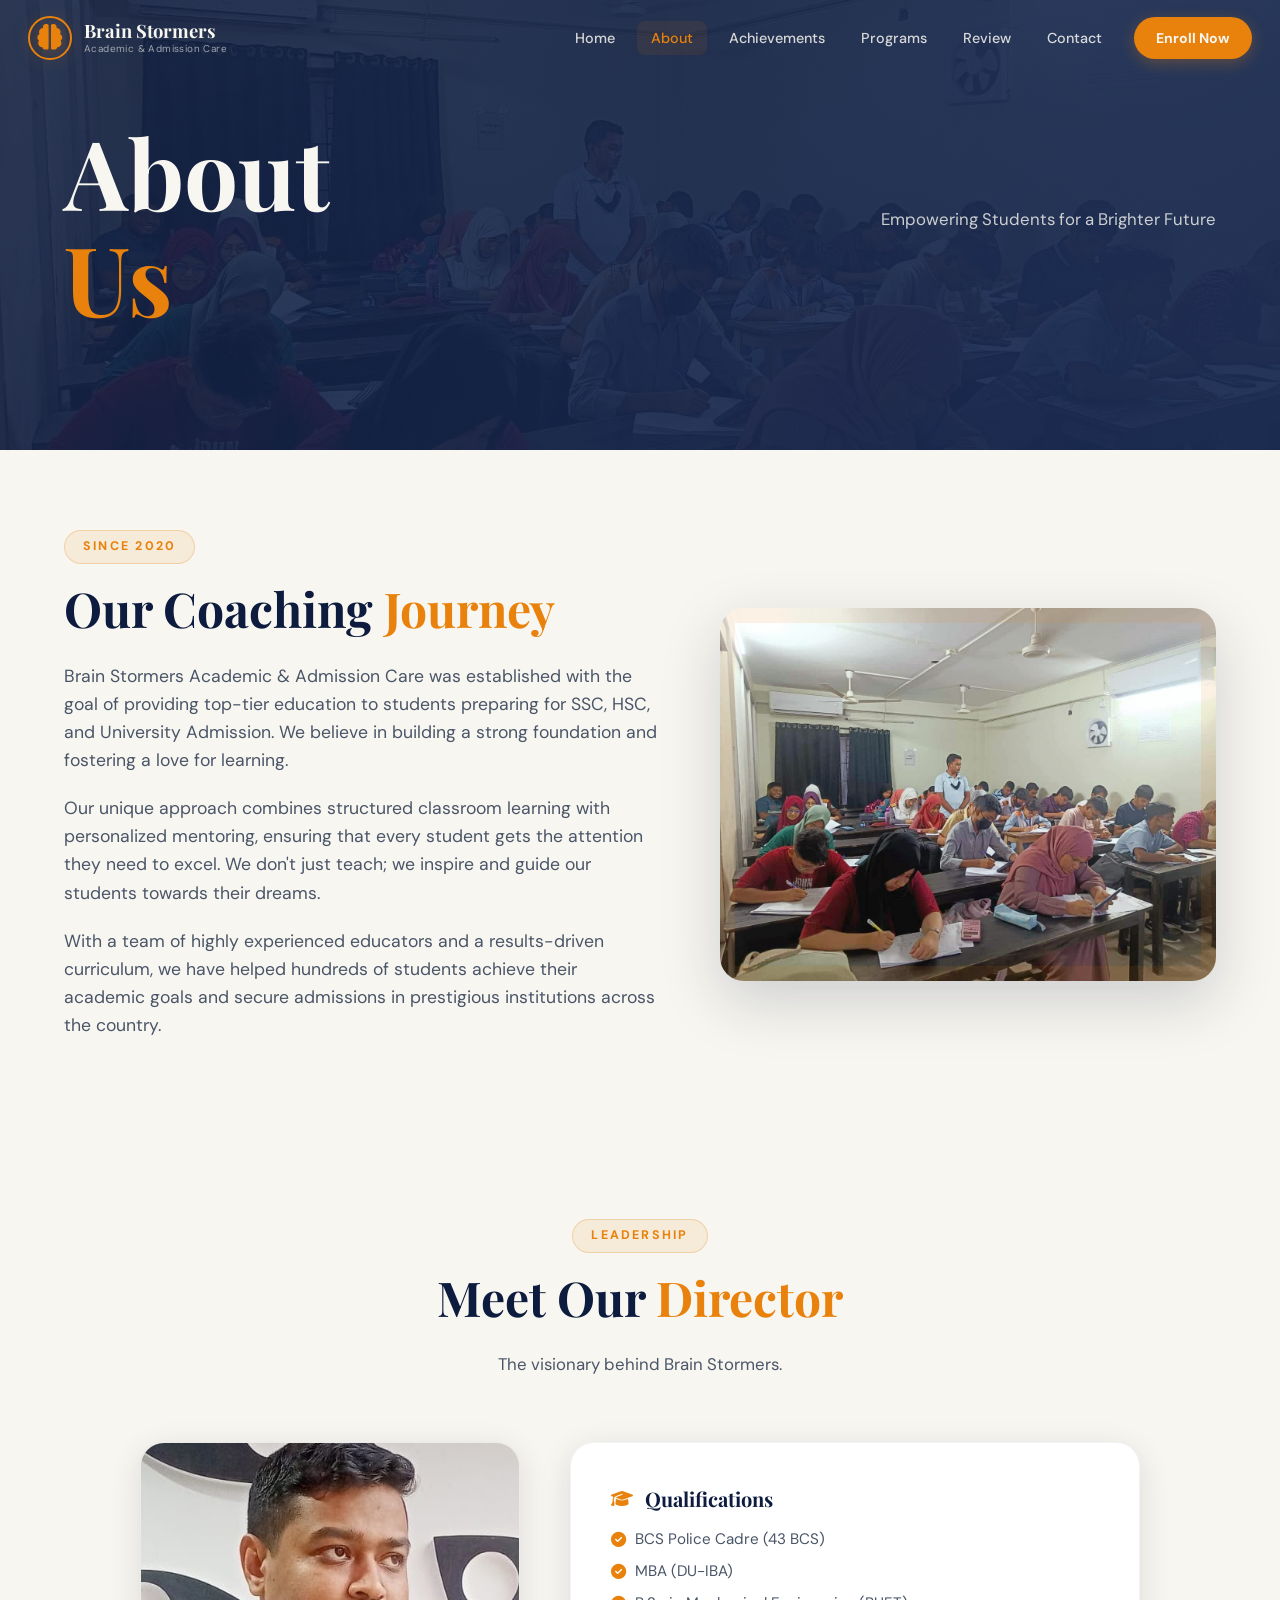
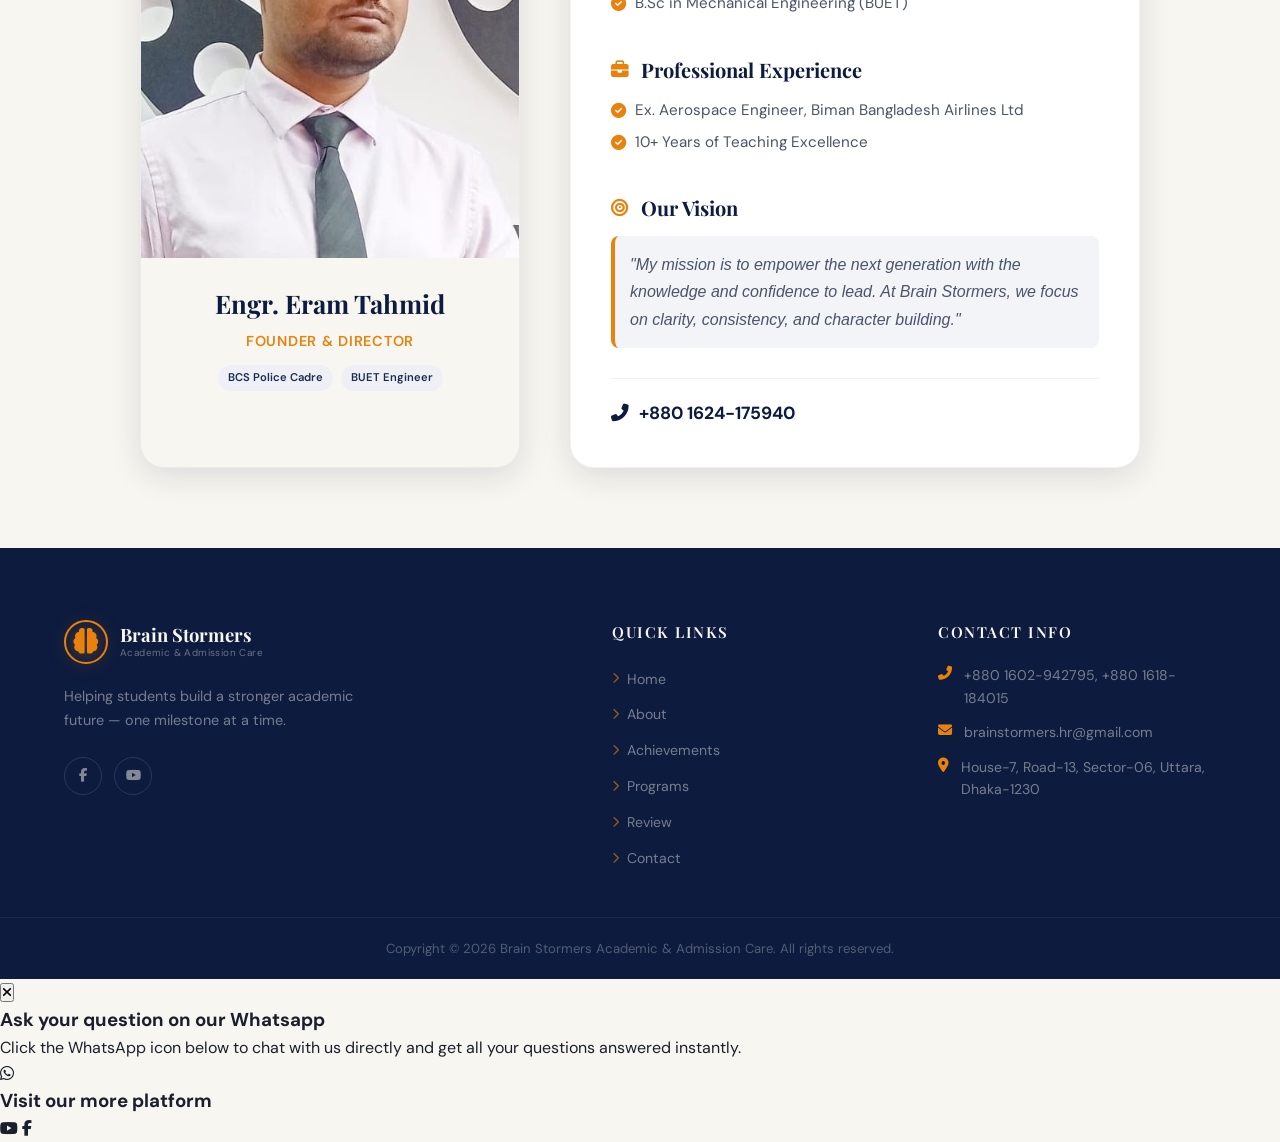
==== commit 9b36c608: "founder info update" ====
--- a/About/about.html
+++ b/About/about.html
@@ -118,15 +118,11 @@
           <p class="section-desc">The visionary behind Brain Stormers.</p>
         </div>
 
-        <div class="owner-card-wrap" data-aos>
+        <div class="owner-grid" data-aos>
+          <!-- Left: Image Card -->
           <div class="owner-card">
             <div class="owner-image-box">
               <img src="../Library/ownerPic/owner.jpg" alt="Owner" />
-              <div class="owner-overlay">
-                <button class="more-info-btn" id="moreInfoBtn" aria-label="More information">
-                  <i class="fas fa-arrow-right"></i>
-                </button>
-              </div>
             </div>
             <div class="owner-details">
               <h3>Engr. Eram Tahmid</h3>
@@ -137,49 +133,42 @@
               </div>
             </div>
           </div>
+
+          <!-- Right: Bio Box (The "Nice Box") -->
+          <div class="owner-bio-box">
+            <div class="bio-section">
+              <h4><i class="fas fa-graduation-cap"></i> Qualifications</h4>
+              <ul>
+                <li>BCS Police Cadre (43 BCS)</li>
+                <li>MBA (DU-IBA)</li>
+                <li>B.Sc in Mechanical Engineering (BUET)</li>
+              </ul>
+            </div>
+            
+            <div class="bio-section">
+              <h4><i class="fas fa-briefcase"></i> Professional Experience</h4>
+              <ul>
+                <li>Ex. Aerospace Engineer, Biman Bangladesh Airlines Ltd</li>
+                <li>10+ Years of Teaching Excellence</li>
+              </ul>
+            </div>
+
+            <div class="bio-section">
+              <h4><i class="fas fa-bullseye"></i> Our Vision</h4>
+              <p>
+                "My mission is to empower the next generation with the knowledge and confidence to lead. At Brain Stormers, we focus on clarity, consistency, and character building."
+              </p>
+            </div>
+            
+            <div class="bio-footer">
+               <a href="tel:+8801624175940" class="bio-contact">
+                 <i class="fas fa-phone-alt"></i> +880 1624-175940
+               </a>
+            </div>
+          </div>
         </div>
       </div>
     </section>
-
-    <!-- ===== POPUP MODAL ===== -->
-    <div class="modal-overlay" id="modalOverlay">
-      <div class="modal-card">
-        <button class="modal-close" id="modalClose">&times;</button>
-        <div class="modal-content">
-          <div class="modal-header">
-            <div class="modal-header-img">
-               <img src="../Library/ownerPic/owner.jpg" alt="Owner" />
-            </div>
-            <div class="modal-header-text">
-               <h3>Engr. Eram Tahmid</h3>
-               <p>Founder & Head Educator</p>
-            </div>
-          </div>
-          <div class="modal-body">
-            <p><strong>Qualifications:</strong></p>
-            <ul>
-              <li><i class="fas fa-check-circle"></i> BCS Police Cadre (43 BCS)</li>
-              <li><i class="fas fa-check-circle"></i> MBA (DU-IBA)</li>
-              <li><i class="fas fa-check-circle"></i> B.Sc in Mechanical Engineering (BUET)</li>
-            </ul>
-            <p><strong>Experience:</strong></p>
-            <ul>
-              <li><i class="fas fa-briefcase"></i> Ex. Aerospace Engineer, Biman Bangladesh Airlines Ltd</li>
-              <li><i class="fas fa-briefcase"></i> 10+ Years of Teaching Excellence</li>
-            </ul>
-            <p><strong>Vision:</strong></p>
-            <p>
-              "My mission is to empower the next generation with the knowledge and confidence to lead. At Brain Stormers, we focus on clarity, consistency, and character building."
-            </p>
-          </div>
-          <!-- <div class="modal-footer">
-            <a href="tel:+88011624175940" class="btn btn-primary">
-              <i class="fas fa-phone-alt"></i> Call Now
-            </a>
-          </div> -->
-        </div>
-      </div>
-    </div>
 
     <!-- ===== FOOTER ===== -->
     <footer class="footer">
--- a/style.css
+++ b/style.css
@@ -215,6 +215,19 @@
   transform: translateY(-2px);
 }
 
+.btn-outline {
+  background: transparent;
+  color: var(--navy);
+  border: 2px solid var(--navy);
+}
+
+.btn-outline:hover {
+  background: var(--navy);
+  color: var(--white);
+  transform: translateY(-2px);
+  box-shadow: var(--shadow-sm);
+}
+
 /* ===== AOS ANIMATIONS ===== */
 [data-aos] {
   opacity: 0;
@@ -323,7 +336,7 @@
 
 .logo-main {
   font-family: "Playfair Display", serif;
-  font-size: 1.15rem;
+  font-size: clamp(1rem, 4vw, 1.15rem);
   font-weight: 700;
   color: var(--white);
   line-height: 1;
@@ -1828,6 +1841,18 @@
   color: var(--text-light);
 }
 
+.contact-actions {
+  display: flex;
+  flex-wrap: wrap;
+  gap: 16px;
+  margin-top: 12px;
+}
+
+.contact-actions .btn {
+  min-width: 160px;
+  justify-content: center;
+}
+
 /* ===== FOOTER ===== */
 .footer {
   background: var(--navy);
@@ -2059,7 +2084,7 @@
   }
 
   .contact-map-box {
-    height: 280px;
+    border-radius: var(--radius-lg);
   }
 
   .footer-grid {
@@ -2157,17 +2182,27 @@
 /* Mobile */
 @media (max-width: 580px) {
   .nav-container {
-    padding: 0 18px;
-    height: 68px;
+    padding: 0 16px;
+    height: 72px;
+  }
+
+  .logo-text {
+    gap: 2px;
+  }
+
+  .logo-main {
+    font-size: 1.05rem;
   }
 
   .logo-sub {
-    display: none;
+    font-size: 0.55rem;
+    display: block; /* Keep it visible but smaller */
+    opacity: 0.7;
   }
 
   .logo-icon {
-    width: 38px;
-    height: 38px;
+    width: 36px;
+    height: 36px;
   }
 
   .why-grid {
@@ -2184,37 +2219,48 @@
   }
 
   .stat-box {
-    padding: 28px 16px;
+    padding: 24px 16px;
   }
 
   .stat-num {
-    font-size: 2.2rem;
+    font-size: 2rem;
   }
 
   .hero-card-float {
-    padding: 22px;
+    padding: 20px;
+    width: 100%;
   }
 
   .hcf-inner {
-    gap: 16px;
+    gap: 12px;
   }
 
   .hcf-stat strong {
-    font-size: 1.7rem;
+    font-size: 1.5rem;
   }
 
   .cta-btns {
     flex-direction: column;
-    align-items: center;
+    width: 100%;
+  }
+
+  .cta-btns .btn {
+    width: 100%;
+    justify-content: center;
   }
 
   .hero-btns {
     flex-direction: column;
-    align-items: center;
+    width: 100%;
+  }
+  
+  .hero-btns .btn {
+    width: 100%;
+    justify-content: center;
   }
 
   .section-header {
-    margin-bottom: 44px;
+    margin-bottom: 40px;
   }
 }
 
--- a/About/about.css
+++ b/About/about.css
@@ -314,27 +314,49 @@
   overflow: hidden;
 }
 
-.hero-overlay {
+.about-hero .hero-bg {
   position: absolute;
   inset: 0;
-  background: linear-gradient(135deg, rgba(13, 27, 62, 0.95) 0%, rgba(26, 43, 82, 0.8) 100%);
-}
-
-.hero-content {
+  background: linear-gradient(135deg, #0d1b3e 0%, #1a2b52 100%);
+  background-image: url('../Library/coaching-album/Classroom.png');
+  background-size: cover;
+  background-position: center;
+}
+
+.about-hero .hero-overlay {
+  position: absolute;
+  inset: 0;
+  background: linear-gradient(135deg, rgba(13, 27, 62, 0.85) 0%, rgba(26, 43, 82, 0.95) 100%);
+}
+
+.about-hero .container.hero-content {
   position: relative;
   z-index: 2;
-  text-align: center;
+  display: flex;
+  align-items: center;
+  justify-content: space-between;
+  gap: 40px;
+  min-height: auto;
+  padding-top: 0;
+  width: 100%;
 }
 
 .hero-title {
-  font-size: clamp(3rem, 8vw, 5rem);
+  font-size: clamp(4rem, 8vw, 6rem);
   color: var(--white);
-  margin-bottom: 20px;
+  margin-bottom: 0;
+  flex: 1;
+  text-align: left;
+  line-height: 1.1;
+  white-space: nowrap;
 }
 
 .hero-sub {
-  font-size: 1.2rem;
-  color: rgba(248, 246, 240, 0.7);
+  font-size: 1.05rem;
+  color: rgba(248, 246, 240, 0.8);
+  max-width: 400px;
+  text-align: right;
+  line-height: 1.6;
 }
 
 /* ===== ABOUT INFO ===== */
@@ -366,30 +388,29 @@
 }
 
 /* ===== OWNER SECTION ===== */
-.owner-card-wrap {
-  display: flex;
-  justify-content: center;
+.owner-grid {
+  display: grid;
+  grid-template-columns: 380px 1fr;
+  gap: 50px;
+  align-items: stretch;
   margin-top: 40px;
+  max-width: 1000px;
+  margin-left: auto;
+  margin-right: auto;
 }
 
 .owner-card {
-  max-width: 400px;
   background: var(--white);
   border-radius: var(--radius-lg);
   overflow: hidden;
   box-shadow: var(--shadow-md);
-  transition: var(--transition);
   border: 1px solid rgba(13, 27, 62, 0.05);
-}
-
-.owner-card:hover {
-  transform: translateY(-10px);
-  box-shadow: var(--shadow-lg);
+  height: 100%;
 }
 
 .owner-image-box {
   position: relative;
-  aspect-ratio: 1/1;
+  aspect-ratio: 1/1.1;
   overflow: hidden;
 }
 
@@ -397,87 +418,124 @@
   width: 100%;
   height: 100%;
   object-fit: cover;
-  transition: transform 0.6s ease;
-}
-
-.owner-card:hover .owner-image-box img {
-  transform: scale(1.05);
-}
-
-.owner-overlay {
-  position: absolute;
-  inset: 0;
-  background: linear-gradient(to top, rgba(13, 27, 62, 0.6), transparent);
-  display: flex;
-  align-items: flex-end;
-  justify-content: flex-end;
-  padding: 20px;
-  opacity: 0;
-  transition: opacity 0.3s ease;
-}
-
-.owner-card:hover .owner-overlay {
-  opacity: 1;
-}
-
-.more-info-btn {
-  width: 50px;
-  height: 50px;
-  border-radius: 50%;
-  background: var(--amber);
-  color: var(--white);
-  border: none;
-  cursor: pointer;
-  display: flex;
-  align-items: center;
-  justify-content: center;
-  font-size: 1.2rem;
-  transition: var(--transition);
-  box-shadow: 0 4px 12px rgba(232, 130, 12, 0.4);
-}
-
-.more-info-btn:hover {
-  background: var(--white);
-  color: var(--amber);
-  transform: translateX(5px);
 }
 
 .owner-details {
-  padding: 30px;
+  padding: 25px;
   text-align: center;
 }
 
 .owner-details h3 {
   font-family: "Playfair Display", serif;
-  font-size: 1.8rem;
+  font-size: 1.6rem;
   color: var(--navy);
-  margin-bottom: 8px;
+  margin-bottom: 6px;
 }
 
 .owner-role {
   color: var(--amber);
   font-weight: 600;
-  font-size: 0.95rem;
+  font-size: 0.9rem;
   text-transform: uppercase;
   letter-spacing: 0.05em;
-  margin-bottom: 16px;
+  margin-bottom: 12px;
 }
 
 .owner-tags {
   display: flex;
   justify-content: center;
-  gap: 10px;
+  gap: 8px;
   flex-wrap: wrap;
 }
 
 .owner-tags span {
-  font-size: 0.75rem;
+  font-size: 0.7rem;
   background: var(--off-white);
   color: var(--navy-mid);
-  padding: 4px 12px;
+  padding: 4px 10px;
   border-radius: 100px;
   font-weight: 600;
 }
+
+/* Bio Box (The "Nice Box") */
+.owner-bio-box {
+  background: var(--card-bg);
+  border-radius: var(--radius-lg);
+  padding: 40px;
+  box-shadow: var(--shadow-md);
+  border: 1px solid rgba(13, 27, 62, 0.05);
+  display: flex;
+  flex-direction: column;
+  gap: 30px;
+}
+
+.bio-section h4 {
+  font-family: "Playfair Display", serif;
+  font-size: 1.25rem;
+  color: var(--navy);
+  margin-bottom: 12px;
+  display: flex;
+  align-items: center;
+  gap: 12px;
+}
+
+.bio-section h4 i {
+  color: var(--amber);
+  font-size: 1.1rem;
+}
+
+.bio-section ul {
+  padding-left: 0;
+}
+
+.bio-section li {
+  position: relative;
+  padding-left: 24px;
+  margin-bottom: 8px;
+  color: var(--text-light);
+  font-size: 0.95rem;
+}
+
+.bio-section li::before {
+  content: "\f058";
+  font-family: "Font Awesome 6 Free";
+  font-weight: 900;
+  position: absolute;
+  left: 0;
+  color: var(--amber);
+}
+
+.bio-section p {
+  font-style: italic;
+  color: var(--text-light);
+  line-height: 1.7;
+  padding: 15px;
+  background: var(--section-alt);
+  border-left: 4px solid var(--amber);
+  border-radius: var(--radius-sm);
+}
+
+.bio-footer {
+  margin-top: auto;
+  padding-top: 20px;
+  border-top: 1px solid var(--off-white);
+}
+
+.bio-contact {
+  display: inline-flex;
+  align-items: center;
+  gap: 10px;
+  color: var(--navy);
+  font-weight: 700;
+  font-size: 1.1rem;
+  transition: color 0.3s;
+}
+
+.bio-contact:hover {
+  color: var(--amber);
+}
+
+/* Modal styles removed as no longer needed */
 
 /* ===== MODAL POPUP ===== */
 .modal-overlay {
@@ -655,8 +713,31 @@
   
   .hero-title {
     font-size: 3rem;
+    text-align: center;
+    margin-bottom: 15px;
+    white-space: normal;
   }
   
+  .hero-sub {
+    text-align: center;
+  }
+  
+  .about-hero .container.hero-content {
+    flex-direction: column;
+    justify-content: center;
+    text-align: center;
+  }
+  
+  .owner-grid {
+    grid-template-columns: 1fr;
+    gap: 30px;
+    max-width: 500px;
+  }
+
+  .owner-bio-box {
+    padding: 30px 20px;
+  }
+
   .modal-header {
     padding: 30px;
     flex-direction: column;
